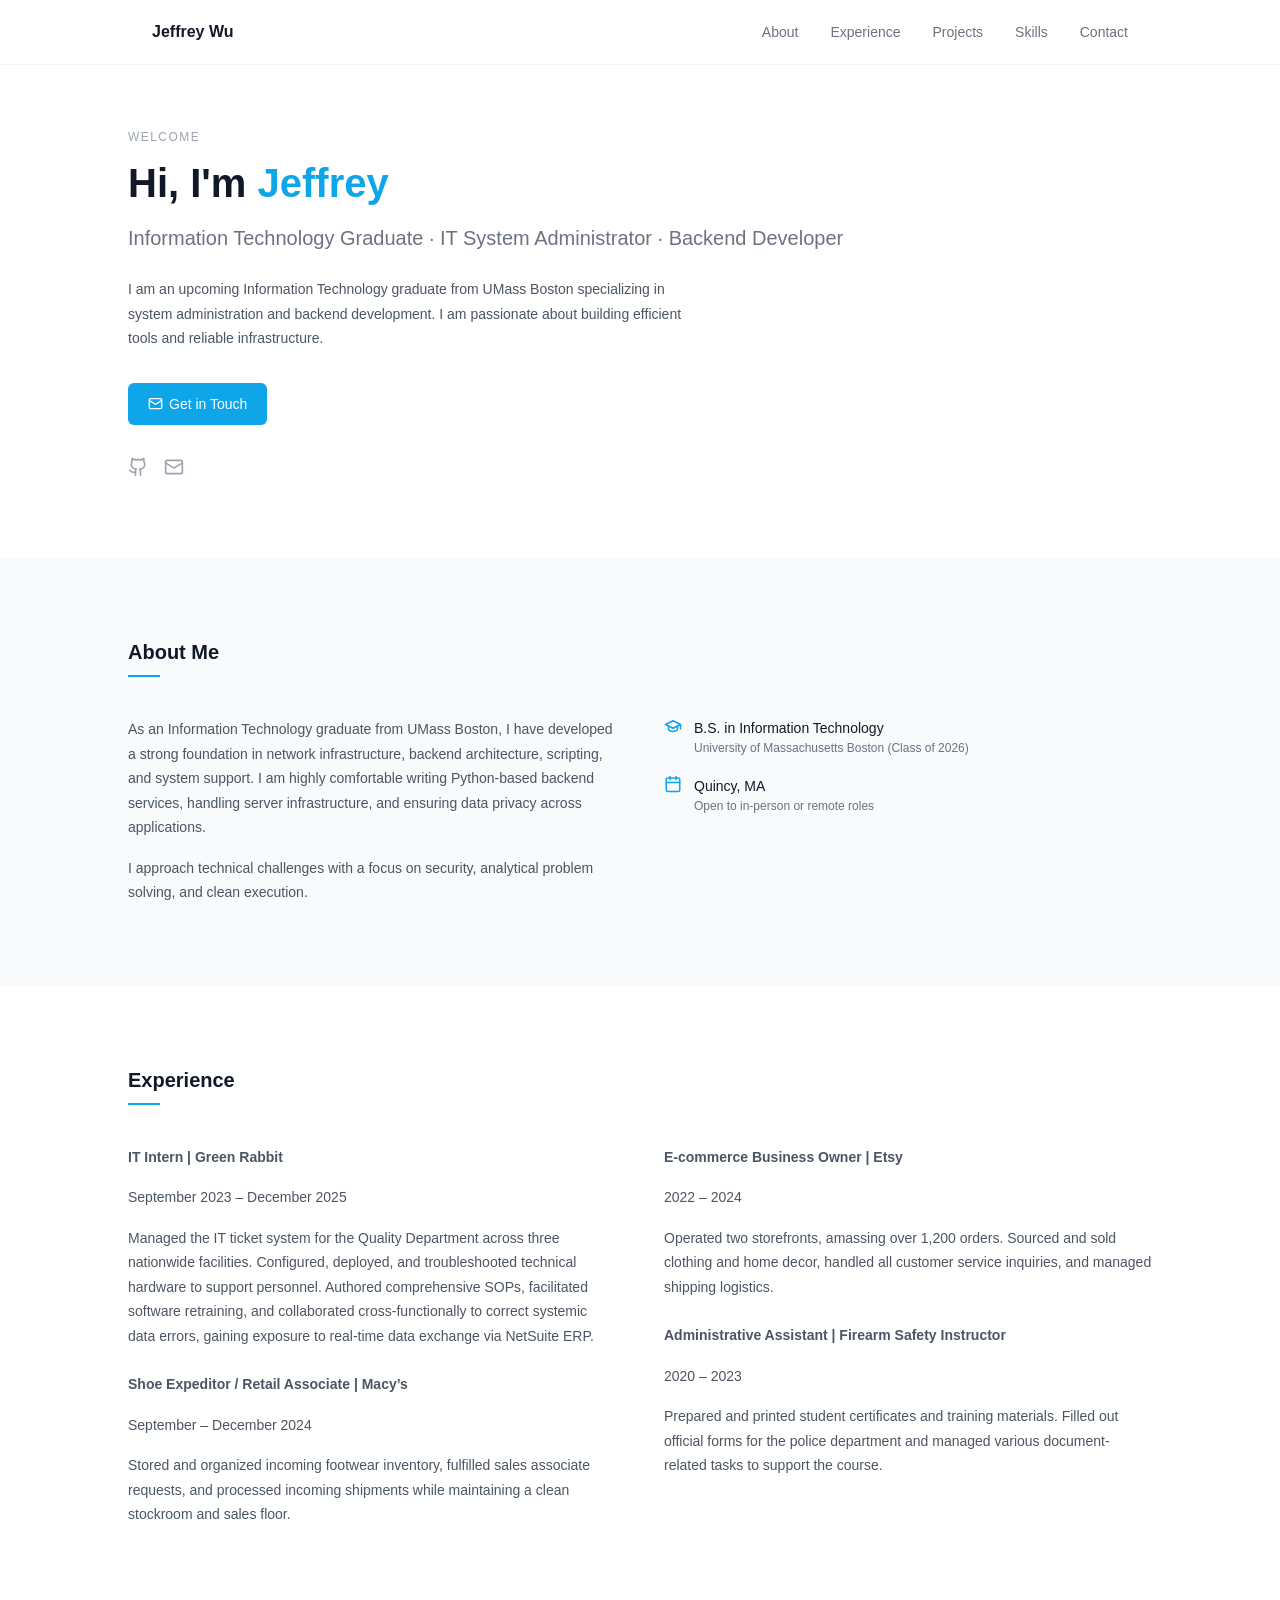
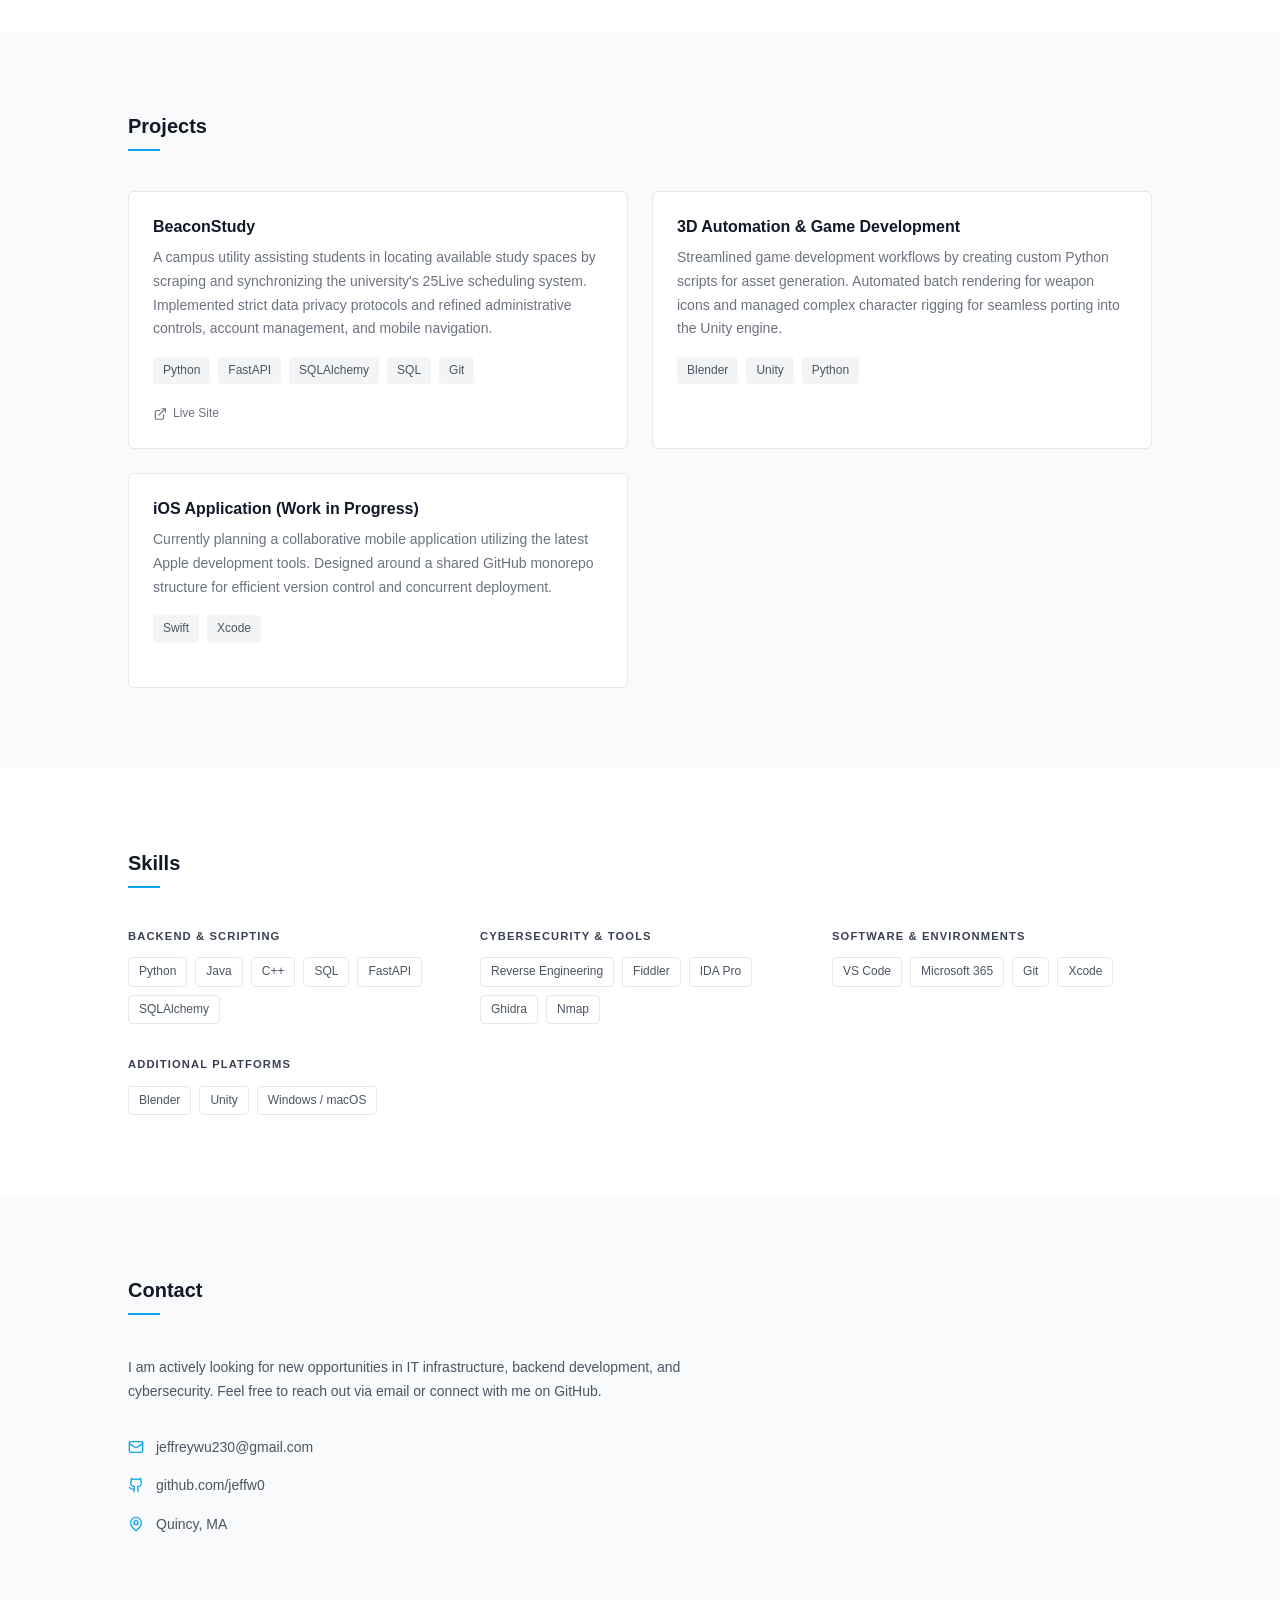
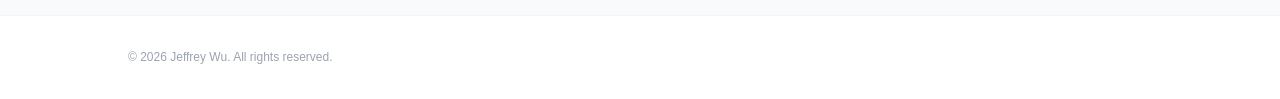
==== index.html @ bf167cb3 "added favicons" ====
<!DOCTYPE html>
<html lang="en">
<head>
  <meta charset="UTF-8" />
  <meta name="viewport" content="width=device-width, initial-scale=1.0" />
  <title>Jeffrey Wu - Portfolio</title>
  <link rel="stylesheet" href="common.css" />
  <link rel="icon" type="image/png" href="/favicon-96x96.png" sizes="96x96" />
  <link rel="icon" type="image/svg+xml" href="/favicon.svg" />
  <link rel="shortcut icon" href="/favicon.ico" />
  <link rel="apple-touch-icon" sizes="180x180" href="/apple-touch-icon.png" />
  <meta name="apple-mobile-web-app-title" content="Jeffrey's Site" />
  <link rel="manifest" href="/site.webmanifest" />
</head>
<body>

  <nav class="navbar">
    <div class="nav-inner">
      <button class="nav-brand" onclick="window.scrollTo({top:0,behavior:'smooth'})">Jeffrey Wu</button>
      <ul class="nav-links">
        <li><button onclick="scrollToSection('about')">About</button></li>
        <li><button onclick="scrollToSection('experience')">Experience</button></li>
        <li><button onclick="scrollToSection('projects')">Projects</button></li>
        <li><button onclick="scrollToSection('skills')">Skills</button></li>
        <li><button onclick="scrollToSection('contact')">Contact</button></li>
      </ul>
      <button class="nav-toggle" onclick="toggleMenu()" id="menuToggle" aria-label="Toggle menu">
        <svg id="icon-menu" xmlns="http://www.w3.org/2000/svg" width="20" height="20" fill="none" stroke="currentColor" stroke-width="2" stroke-linecap="round" stroke-linejoin="round" viewBox="0 0 24 24">
          <line x1="3" y1="6"  x2="21" y2="6"/>
          <line x1="3" y1="12" x2="21" y2="12"/>
          <line x1="3" y1="18" x2="21" y2="18"/>
        </svg>
        <svg id="icon-close" xmlns="http://www.w3.org/2000/svg" width="20" height="20" fill="none" stroke="currentColor" stroke-width="2" stroke-linecap="round" stroke-linejoin="round" viewBox="0 0 24 24" style="display:none">
          <line x1="18" y1="6" x2="6" y2="18"/>
          <line x1="6"  y1="6" x2="18" y2="18"/>
        </svg>
      </button>
    </div>
    <div class="mobile-menu" id="mobileMenu">
      <button onclick="scrollToSection('about'); toggleMenu()">About</button>
      <button onclick="scrollToSection('experience'); toggleMenu()">Experience</button>
      <button onclick="scrollToSection('projects'); toggleMenu()">Projects</button>
      <button onclick="scrollToSection('skills'); toggleMenu()">Skills</button>
      <button onclick="scrollToSection('contact'); toggleMenu()">Contact</button>
    </div>
  </nav>

  <section id="hero">
    <div class="section-inner">
      <p class="hero-label">Welcome</p>
      <h1 class="hero-name">Hi, I'm <span class="accent">Jeffrey</span></h1>
      <p class="hero-subtitle">Information Technology Graduate &middot; IT System Administrator &middot; Backend Developer</p>
      <p class="hero-bio">
        I am an upcoming Information Technology graduate from UMass Boston specializing in system administration and backend development. I am passionate about building efficient tools and reliable infrastructure.
      </p>
      <div class="hero-buttons">
        <a href="#contact" class="btn-primary" onclick="scrollToSection('contact', event)">
          <svg xmlns="http://www.w3.org/2000/svg" width="15" height="15" fill="none" stroke="currentColor" stroke-width="2" stroke-linecap="round" stroke-linejoin="round" viewBox="0 0 24 24"><rect x="2" y="4" width="20" height="16" rx="2"/><path d="m22 7-8.97 5.7a1.94 1.94 0 0 1-2.06 0L2 7"/></svg>
          Get in Touch
        </a>
      </div>
      <div class="hero-socials">
        <a href="https://github.com/jeffw0" target="_blank" rel="noreferrer" aria-label="GitHub">
          <svg xmlns="http://www.w3.org/2000/svg" width="20" height="20" fill="none" stroke="currentColor" stroke-width="2" stroke-linecap="round" stroke-linejoin="round" viewBox="0 0 24 24"><path d="M15 22v-4a4.8 4.8 0 0 0-1-3.5c3 0 6-2 6-5.5.08-1.25-.27-2.48-1-3.5.28-1.15.28-2.35 0-3.5 0 0-1 0-3 1.5-2.64-.5-5.36-.5-8 0C6 2 5 2 5 2c-.3 1.15-.3 2.35 0 3.5A5.403 5.403 0 0 0 4 9c0 3.5 3 5.5 6 5.5-.39.49-.68 1.05-.85 1.65-.17.6-.22 1.23-.15 1.85v4"/><path d="M9 18c-4.51 2-5-2-7-2"/></svg>
        </a>
        <a href="mailto:jeffreywu230@gmail.com" aria-label="Email">
          <svg xmlns="http://www.w3.org/2000/svg" width="20" height="20" fill="none" stroke="currentColor" stroke-width="2" stroke-linecap="round" stroke-linejoin="round" viewBox="0 0 24 24"><rect x="2" y="4" width="20" height="16" rx="2"/><path d="m22 7-8.97 5.7a1.94 1.94 0 0 1-2.06 0L2 7"/></svg>
        </a>
      </div>
    </div>
  </section>

  <section id="about">
    <div class="section-inner">
      <h2>About Me</h2>
      <div class="section-bar"></div>
      <div class="about-grid">
        <div class="about-text">
          <p>As an Information Technology graduate from UMass Boston, I have developed a strong foundation in network infrastructure, backend architecture, scripting, and system support. I am highly comfortable writing Python-based backend services, handling server infrastructure, and ensuring data privacy across applications.</p>
          <p>I approach technical challenges with a focus on security, analytical problem solving, and clean execution.</p>
        </div>
        <div class="about-items">
          <div class="about-item">
            <svg xmlns="http://www.w3.org/2000/svg" width="18" height="18" fill="none" stroke="#0ea5e9" stroke-width="2" stroke-linecap="round" stroke-linejoin="round" viewBox="0 0 24 24"><path d="M22 10v6M2 10l10-5 10 5-10 5z"/><path d="M6 12v5c3 3 9 3 12 0v-5"/></svg>
            <div>
              <p class="about-item-title">B.S. in Information Technology</p>
              <p class="about-item-sub">University of Massachusetts Boston (Class of 2026)</p>
            </div>
          </div>
          <div class="about-item">
            <svg xmlns="http://www.w3.org/2000/svg" width="18" height="18" fill="none" stroke="#0ea5e9" stroke-width="2" stroke-linecap="round" stroke-linejoin="round" viewBox="0 0 24 24"><rect x="3" y="4" width="18" height="18" rx="2"/><line x1="16" y1="2" x2="16" y2="6"/><line x1="8" y1="2" x2="8" y2="6"/><line x1="3" y1="10" x2="21" y2="10"/></svg>
            <div>
              <p class="about-item-title">Quincy, MA</p>
              <p class="about-item-sub">Open to in-person or remote roles</p>
            </div>
          </div>
        </div>
      </div>
    </div>
  </section>

  <section id="experience">
    <div class="section-inner">
      <h2>Experience</h2>
      <div class="section-bar"></div>
      <div class="about-grid">
        <div class="about-text">
          <div class="exp-block">
            <p class="exp-role">IT Intern | Green Rabbit</p>
            <p class="exp-meta">September 2023 &ndash; December 2025</p>
            <p>Managed the IT ticket system for the Quality Department across three nationwide facilities. Configured, deployed, and troubleshooted technical hardware to support personnel. Authored comprehensive SOPs, facilitated software retraining, and collaborated cross-functionally to correct systemic data errors, gaining exposure to real-time data exchange via NetSuite ERP.</p>
          </div>
          <div class="exp-block">
            <p class="exp-role">Shoe Expeditor / Retail Associate | Macy’s</p>
            <p class="exp-meta">September &ndash; December 2024</p>
            <p>Stored and organized incoming footwear inventory, fulfilled sales associate requests, and processed incoming shipments while maintaining a clean stockroom and sales floor.</p>
          </div>
        </div>
        <div class="about-text">
          <div class="exp-block">
            <p class="exp-role">E-commerce Business Owner | Etsy</p>
            <p class="exp-meta">2022 &ndash; 2024</p>
            <p>Operated two storefronts, amassing over 1,200 orders. Sourced and sold clothing and home decor, handled all customer service inquiries, and managed shipping logistics.</p>
          </div>
          <div class="exp-block">
            <p class="exp-role">Administrative Assistant | Firearm Safety Instructor</p>
            <p class="exp-meta">2020 &ndash; 2023</p>
            <p>Prepared and printed student certificates and training materials. Filled out official forms for the police department and managed various document-related tasks to support the course.</p>
          </div>
        </div>
      </div>
    </div>
  </section>

  <section id="projects">
    <div class="section-inner">
      <h2>Projects</h2>
      <div class="section-bar"></div>
      <div class="projects-grid">

        <div class="project-card">
          <p class="project-title">BeaconStudy</p>
          <p class="project-desc">A campus utility assisting students in locating available study spaces by scraping and synchronizing the university's 25Live scheduling system. Implemented strict data privacy protocols and refined administrative controls, account management, and mobile navigation.</p>
          <div class="project-tags"><span class="tag">Python</span><span class="tag">FastAPI</span><span class="tag">SQLAlchemy</span><span class="tag">SQL</span><span class="tag">Git</span></div>
          <div class="project-links">
            <a href="https://beaconstudy.space" target="_blank" rel="noopener noreferrer" aria-label="Open BeaconStudy live site">
              <svg xmlns="http://www.w3.org/2000/svg" width="14" height="14" fill="none" stroke="currentColor" stroke-width="2" stroke-linecap="round" stroke-linejoin="round" viewBox="0 0 24 24">
                <path d="M18 13v6a2 2 0 0 1-2 2H6a2 2 0 0 1-2-2V8a2 2 0 0 1 2-2h6"/>
                <path d="M15 3h6v6"/>
                <path d="M10 14L21 3"/>
              </svg>
              Live Site
            </a>
          </div>
        </div>

        <div class="project-card">
          <p class="project-title">3D Automation & Game Development</p>
          <p class="project-desc">Streamlined game development workflows by creating custom Python scripts for asset generation. Automated batch rendering for weapon icons and managed complex character rigging for seamless porting into the Unity engine.</p>
          <div class="project-tags"><span class="tag">Blender</span><span class="tag">Unity</span><span class="tag">Python</span></div>
        </div>

        <div class="project-card">
          <p class="project-title">iOS Application (Work in Progress)</p>
          <p class="project-desc">Currently planning a collaborative mobile application utilizing the latest Apple development tools. Designed around a shared GitHub monorepo structure for efficient version control and concurrent deployment.</p>
          <div class="project-tags"><span class="tag">Swift</span><span class="tag">Xcode</span></div>
        </div>

      </div>
    </div>
  </section>

  <section id="skills">
    <div class="section-inner">
      <h2>Skills</h2>
      <div class="section-bar"></div>
      <div class="skills-grid">
        <div>
          <p class="skill-group-title">Backend & Scripting</p>
          <div class="skill-tags"><span class="skill-tag">Python</span><span class="skill-tag">Java</span><span class="skill-tag">C++</span><span class="skill-tag">SQL</span><span class="skill-tag">FastAPI</span><span class="skill-tag">SQLAlchemy</span></div>
        </div>
        <div>
          <p class="skill-group-title">Cybersecurity & Tools</p>
          <div class="skill-tags"><span class="skill-tag">Reverse Engineering</span><span class="skill-tag">Fiddler</span><span class="skill-tag">IDA Pro</span><span class="skill-tag">Ghidra</span><span class="skill-tag">Nmap</span></div>
        </div>
        <div>
          <p class="skill-group-title">Software & Environments</p>
          <div class="skill-tags"><span class="skill-tag">VS Code</span><span class="skill-tag">Microsoft 365</span><span class="skill-tag">Git</span><span class="skill-tag">Xcode</span></div>
        </div>
        <div>
          <p class="skill-group-title">Additional Platforms</p>
          <div class="skill-tags"><span class="skill-tag">Blender</span><span class="skill-tag">Unity</span><span class="skill-tag">Windows / macOS</span></div>
        </div>
      </div>
    </div>
  </section>

  <section id="contact">
    <div class="section-inner">
      <h2>Contact</h2>
      <div class="section-bar"></div>
      <p class="contact-desc">I am actively looking for new opportunities in IT infrastructure, backend development, and cybersecurity. Feel free to reach out via email or connect with me on GitHub.</p>
      <div class="contact-list">
        <a href="mailto:contact@jeffreywu230@gmail.com"><svg xmlns="http://www.w3.org/2000/svg" width="16" height="16" fill="none" stroke="#0ea5e9" stroke-width="2" stroke-linecap="round" stroke-linejoin="round" viewBox="0 0 24 24"><rect x="2" y="4" width="20" height="16" rx="2"/><path d="m22 7-8.97 5.7a1.94 1.94 0 0 1-2.06 0L2 7"/></svg> jeffreywu230@gmail.com</a>
        <a href="https://github.com/jeffw0" target="_blank" rel="noreferrer"><svg xmlns="http://www.w3.org/2000/svg" width="16" height="16" fill="none" stroke="#0ea5e9" stroke-width="2" stroke-linecap="round" stroke-linejoin="round" viewBox="0 0 24 24"><path d="M15 22v-4a4.8 4.8 0 0 0-1-3.5c3 0 6-2 6-5.5.08-1.25-.27-2.48-1-3.5.28-1.15.28-2.35 0-3.5 0 0-1 0-3 1.5-2.64-.5-5.36-.5-8 0C6 2 5 2 5 2c-.3 1.15-.3 2.35 0 3.5A5.403 5.403 0 0 0 4 9c0 3.5 3 5.5 6 5.5-.39.49-.68 1.05-.85 1.65-.17.6-.22 1.23-.15 1.85v4"/><path d="M9 18c-4.51 2-5-2-7-2"/></svg> github.com/jeffw0</a>
        <span><svg xmlns="http://www.w3.org/2000/svg" width="16" height="16" fill="none" stroke="#0ea5e9" stroke-width="2" stroke-linecap="round" stroke-linejoin="round" viewBox="0 0 24 24"><path d="M20 10c0 6-8 12-8 12s-8-6-8-12a8 8 0 0 1 16 0Z"/><circle cx="12" cy="10" r="3"/></svg> Quincy, MA</span>
      </div>
    </div>
  </section>

  <footer>
    <div class="footer-inner">
      <p>&copy; <span id="year"></span> Jeffrey Wu. All rights reserved.</p>
    </div>
  </footer>

  <script>
    document.getElementById('year').textContent = new Date().getFullYear();

    function scrollToSection(id, e) {
      if (e && e.preventDefault) e.preventDefault();
      var el = document.getElementById(id);
      if (!el) return;
      el.scrollIntoView({ behavior: 'smooth' });
    }

    function toggleMenu() {
      var menu  = document.getElementById('mobileMenu');
      var iconM = document.getElementById('icon-menu');
      var iconX = document.getElementById('icon-close');
      var open  = menu.classList.toggle('open');
      iconM.style.display = open ? 'none'  : 'block';
      iconX.style.display = open ? 'block' : 'none';
    }
  </script>
</body>
</html>
---- common.css ----
*, *::before, *::after { box-sizing: border-box; margin: 0; padding: 0; }

:root {
  --accent:       #0ea5e9;
  --accent-hover: #0284c7;
  --gray-900: #111827;
  --gray-700: #374151;
  --gray-600: #4b5563;
  --gray-500: #6b7280;
  --gray-400: #9ca3af;
  --gray-200: #e5e7eb;
  --gray-100: #f3f4f6;
  --gray-50:  #f9fafb;
  --white:    #ffffff;
  --max-w:    1024px;
  --radius:   6px;
}

html { scroll-behavior: smooth; font-size: 16px; }

body {
  font-family: Arial, sans-serif;
  background: var(--white);
  color: var(--gray-900);
  line-height: 1.6;
}

a { color: inherit; text-decoration: none; }
button { background: none; border: none; cursor: pointer; font-family: inherit; }
ul { list-style: none; }

/* Navbar */
.navbar { position: fixed; top: 0; left: 0; right: 0; z-index: 100; background: var(--white); border-bottom: 1px solid var(--gray-100); }
.nav-inner { max-width: var(--max-w); margin: 0 auto; padding: 0 24px; height: 64px; display: flex; align-items: center; justify-content: space-between; }
.nav-brand { font-size: 1rem; font-weight: 600; color: var(--gray-900); transition: color 0.2s; }
.nav-brand:hover { color: var(--gray-600); }
.nav-links { display: flex; gap: 32px; }
.nav-links button { font-size: 0.875rem; color: var(--gray-500); transition: color 0.2s; }
.nav-links button:hover { color: var(--gray-900); }
.nav-toggle { display: none; color: var(--gray-600); transition: color 0.2s; }
.nav-toggle:hover { color: var(--gray-900); }
.nav-toggle svg { display: block; }
.mobile-menu { display: none; flex-direction: column; gap: 16px; padding: 16px 24px; border-top: 1px solid var(--gray-100); background: var(--white); }
.mobile-menu.open { display: flex; }
.mobile-menu button { text-align: left; font-size: 0.875rem; color: var(--gray-600); transition: color 0.2s; }
.mobile-menu button:hover { color: var(--gray-900); }

/* Shared */
section { padding: 80px 24px; }
.section-inner { max-width: var(--max-w); margin: 0 auto; }
h2 { font-size: 1.25rem; font-weight: 600; color: var(--gray-900); margin-bottom: 8px; line-height: 1.5; }
.section-bar { width: 32px; height: 2px; background: var(--accent); margin-bottom: 40px; }

/* Hero */
#hero { padding-top: 128px; padding-bottom: 80px; padding-left: 24px; padding-right: 24px; }
.hero-label { font-size: 0.75rem; letter-spacing: 0.12em; text-transform: uppercase; color: var(--gray-400); margin-bottom: 12px; }
.hero-name { font-size: 2.5rem; font-weight: 700; line-height: 1.2; color: var(--gray-900); margin-bottom: 16px; }
.hero-name .accent { color: var(--accent); }
.hero-subtitle { font-size: 1.25rem; font-weight: 400; color: var(--gray-500); margin-bottom: 24px; line-height: 1.5; }
.hero-bio { font-size: 0.875rem; color: var(--gray-600); max-width: 560px; line-height: 1.75; margin-bottom: 32px; }
.hero-buttons { display: flex; flex-wrap: wrap; gap: 12px; margin-bottom: 32px; }
.btn-primary { display: inline-flex; align-items: center; gap: 6px; background: var(--accent); color: var(--white); padding: 10px 20px; border-radius: var(--radius); font-size: 0.875rem; font-weight: 500; transition: background 0.2s; }
.btn-primary:hover { background: var(--accent-hover); }
.btn-secondary { display: inline-flex; align-items: center; gap: 6px; color: var(--gray-700); padding: 10px 20px; border-radius: var(--radius); font-size: 0.875rem; font-weight: 500; border: 1px solid var(--gray-200); transition: border-color 0.2s; }
.btn-secondary:hover { border-color: var(--gray-400); }
.hero-socials { display: flex; gap: 16px; }
.hero-socials a { color: var(--gray-400); transition: color 0.2s; display: flex; align-items: center; }
.hero-socials a:hover { color: var(--gray-700); }

/* About & Experience */
#about { background: var(--gray-50); }
#experience { background: var(--white); }
.about-grid { display: grid; grid-template-columns: 1fr 1fr; gap: 48px; }
.about-text p { font-size: 0.875rem; color: var(--gray-600); line-height: 1.75; }
.about-text p + p { margin-top: 16px; }
.about-items { display: flex; flex-direction: column; gap: 16px; }
.about-item { display: flex; align-items: flex-start; gap: 12px; }
.about-item-title { font-size: 0.875rem; font-weight: 500; color: var(--gray-900); }
.about-item-sub { font-size: 0.75rem; color: var(--gray-500); }
.exp-block { margin-bottom: 24px; }
.exp-role { font-size: 1rem; font-weight: 600; color: var(--gray-900); }
.exp-meta { font-size: 0.75rem; color: var(--gray-500); margin-bottom: 8px; }

/* Projects */
#projects { background: var(--gray-50); }
.projects-grid { display: grid; grid-template-columns: 1fr 1fr; gap: 24px; }
.project-card { background: var(--white); border: 1px solid var(--gray-200); border-radius: var(--radius); padding: 24px; transition: border-color 0.2s, box-shadow 0.2s; }
.project-card:hover { border-color: #d1d5db; box-shadow: 0 1px 6px rgba(0,0,0,0.06); }
.project-title { font-size: 1rem; font-weight: 600; color: var(--gray-900); margin-bottom: 8px; line-height: 1.4; }
.project-desc { font-size: 0.875rem; color: var(--gray-500); line-height: 1.7; margin-bottom: 16px; }
.project-tags { display: flex; flex-wrap: wrap; gap: 8px; margin-bottom: 20px; }
.tag { background: var(--gray-100); color: var(--gray-600); font-size: 0.75rem; padding: 4px 10px; border-radius: 4px; }
.project-links { display: flex; gap: 12px; }
.project-links a { display: inline-flex; align-items: center; gap: 6px; font-size: 0.75rem; color: var(--gray-500); transition: color 0.2s; }
.project-links a:hover { color: var(--gray-900); }

/* Skills */
#skills { background: var(--white); }
.skills-grid { display: grid; grid-template-columns: repeat(3, 1fr); gap: 32px; }
.skill-group-title { font-size: 0.7rem; font-weight: 600; letter-spacing: 0.1em; text-transform: uppercase; color: var(--gray-700); margin-bottom: 12px; }
.skill-tags { display: flex; flex-wrap: wrap; gap: 8px; }
.skill-tag { background: var(--white); border: 1px solid var(--gray-200); color: var(--gray-600); font-size: 0.75rem; padding: 4px 10px; border-radius: 4px; }

/* Contact */
#contact { background: var(--gray-50); }
.contact-desc { font-size: 0.875rem; color: var(--gray-600); line-height: 1.75; max-width: 560px; margin-bottom: 32px; }
.contact-list { display: flex; flex-direction: column; gap: 16px; }
.contact-list a, .contact-list span { display: inline-flex; align-items: center; gap: 12px; font-size: 0.875rem; color: var(--gray-600); transition: color 0.2s; }
.contact-list a:hover { color: var(--gray-900); }

/* Footer */
footer { border-top: 1px solid var(--gray-100); padding: 32px 24px; background: var(--white); }
.footer-inner { max-width: var(--max-w); margin: 0 auto; display: flex; align-items: center; justify-content: space-between; gap: 8px; }
.footer-inner p { font-size: 0.75rem; color: var(--gray-400); }

/* Responsive */
@media (max-width: 768px) {
  .nav-links { display: none; }
  .nav-toggle { display: block; }
  .hero-name { font-size: 1.875rem; }
  .hero-subtitle { font-size: 1rem; }
  .about-grid { grid-template-columns: 1fr; gap: 32px; }
  .projects-grid { grid-template-columns: 1fr; }
  .skills-grid { grid-template-columns: 1fr 1fr; }
  .footer-inner { flex-direction: column; text-align: center; }
}

@media (max-width: 480px) {
  .skills-grid { grid-template-columns: 1fr; }
}
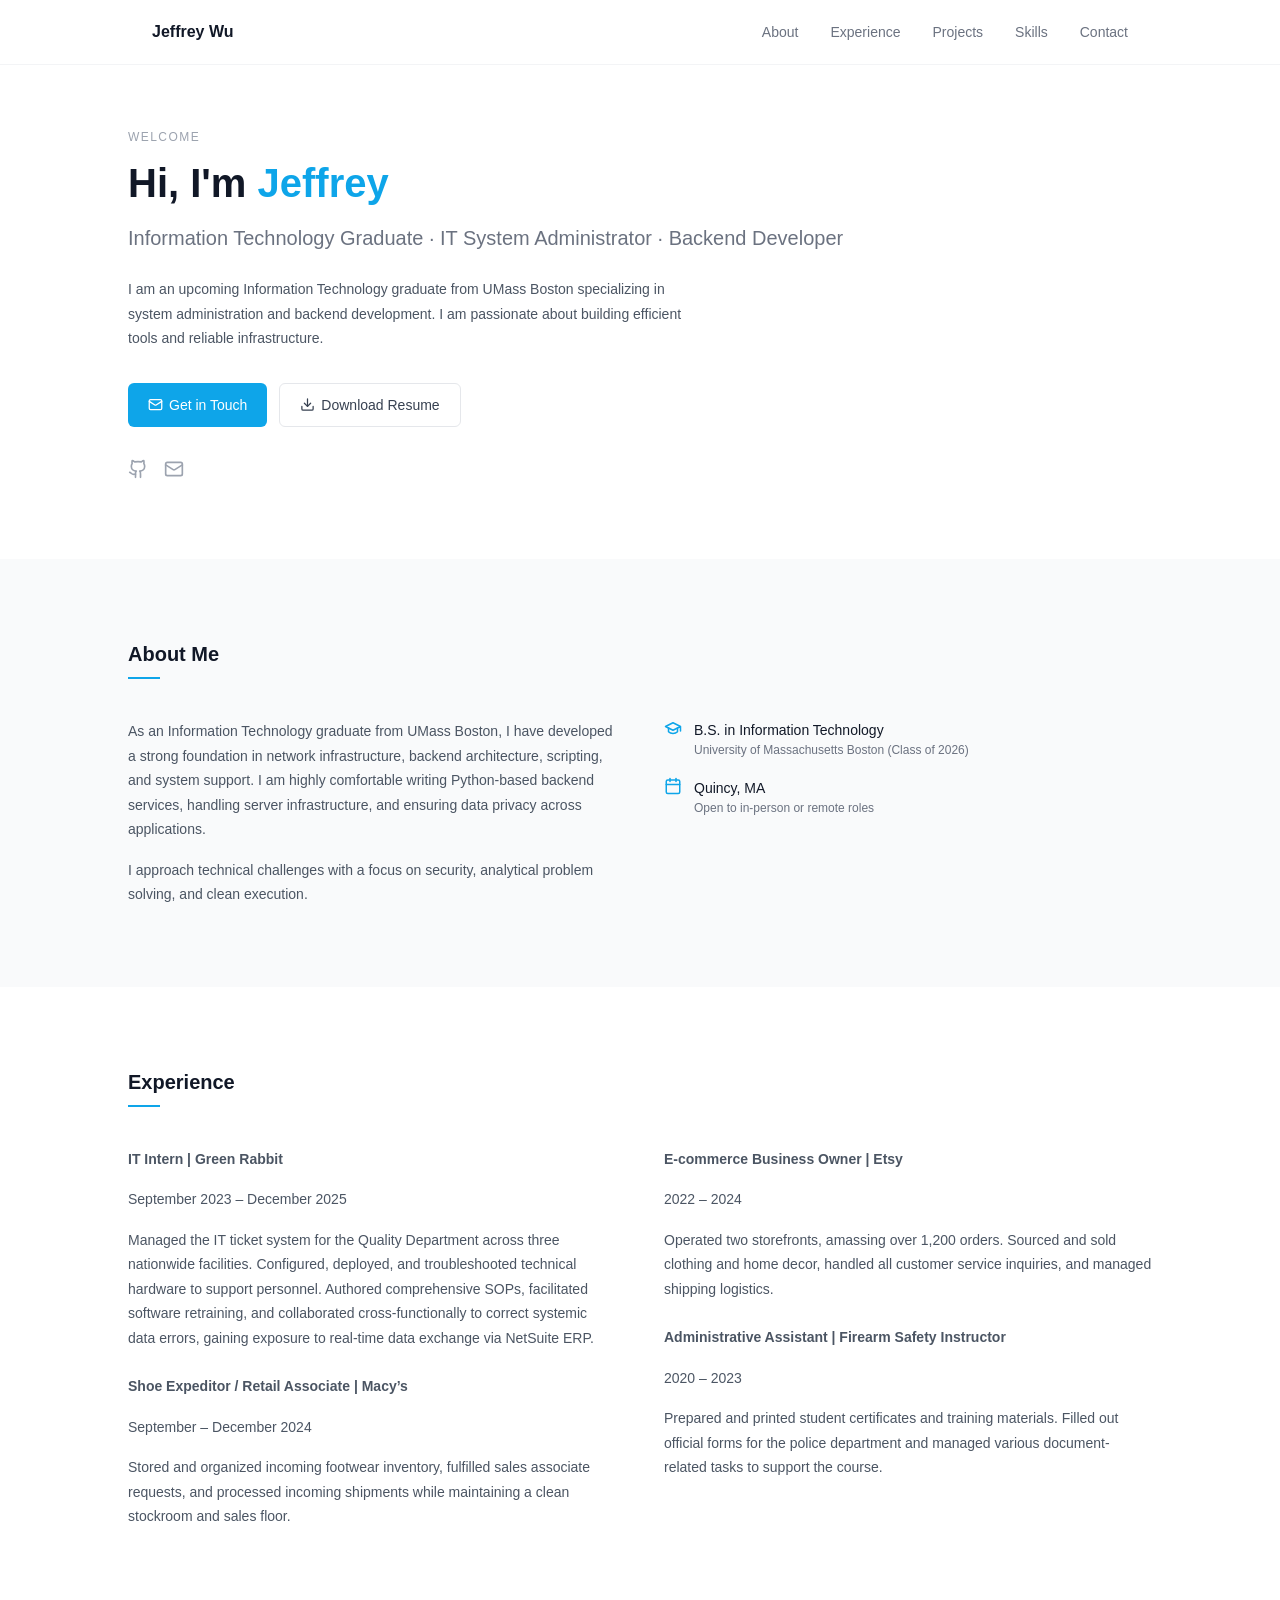
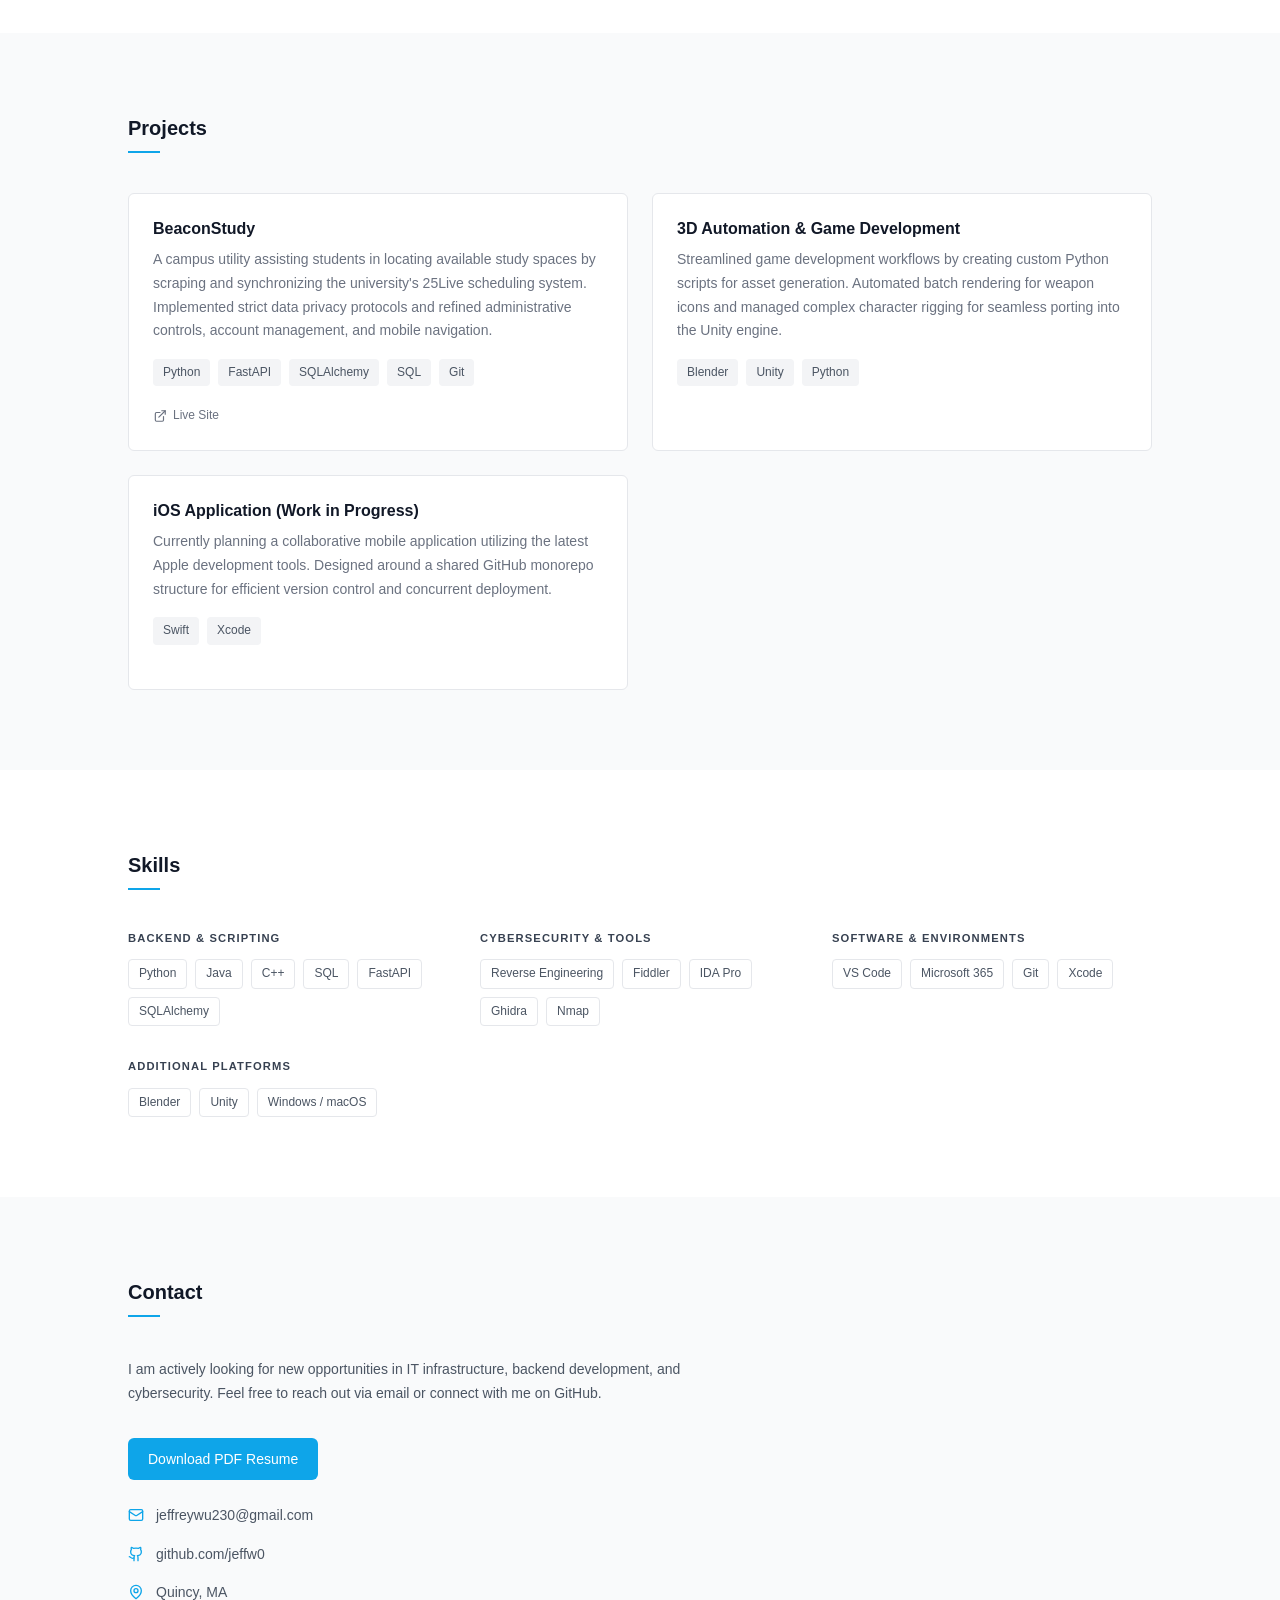
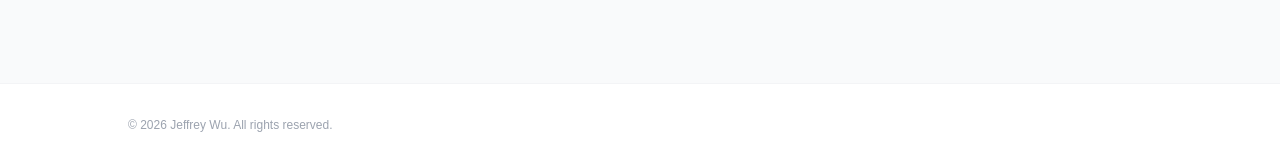
==== commit d8e61ce1: "add resume to site and download links" ====
--- a/index.html
+++ b/index.html
@@ -58,6 +58,10 @@
           <svg xmlns="http://www.w3.org/2000/svg" width="15" height="15" fill="none" stroke="currentColor" stroke-width="2" stroke-linecap="round" stroke-linejoin="round" viewBox="0 0 24 24"><rect x="2" y="4" width="20" height="16" rx="2"/><path d="m22 7-8.97 5.7a1.94 1.94 0 0 1-2.06 0L2 7"/></svg>
           Get in Touch
         </a>
+        <a href="/assets/jeffreyresume.pdf" target="_blank" class="btn-secondary" download>
+          <svg xmlns="http://www.w3.org/2000/svg" width="15" height="15" fill="none" stroke="currentColor" stroke-width="2" stroke-linecap="round" stroke-linejoin="round" viewBox="0 0 24 24"><path d="M21 15v4a2 2 0 0 1-2 2H5a2 2 0 0 1-2-2v-4"/><polyline points="7 10 12 15 17 10"/><line x1="12" y1="15" x2="12" y2="3"/></svg>
+          Download Resume
+        </a>
       </div>
       <div class="hero-socials">
         <a href="https://github.com/jeffw0" target="_blank" rel="noreferrer" aria-label="GitHub">
@@ -200,6 +204,9 @@
       <h2>Contact</h2>
       <div class="section-bar"></div>
       <p class="contact-desc">I am actively looking for new opportunities in IT infrastructure, backend development, and cybersecurity. Feel free to reach out via email or connect with me on GitHub.</p>
+      <div style="margin-bottom: 24px;">
+        <a href="/assets/jeffreyresume.pdf" class="btn-primary" download>Download PDF Resume</a>
+      </div>
       <div class="contact-list">
         <a href="mailto:contact@jeffreywu230@gmail.com"><svg xmlns="http://www.w3.org/2000/svg" width="16" height="16" fill="none" stroke="#0ea5e9" stroke-width="2" stroke-linecap="round" stroke-linejoin="round" viewBox="0 0 24 24"><rect x="2" y="4" width="20" height="16" rx="2"/><path d="m22 7-8.97 5.7a1.94 1.94 0 0 1-2.06 0L2 7"/></svg> jeffreywu230@gmail.com</a>
         <a href="https://github.com/jeffw0" target="_blank" rel="noreferrer"><svg xmlns="http://www.w3.org/2000/svg" width="16" height="16" fill="none" stroke="#0ea5e9" stroke-width="2" stroke-linecap="round" stroke-linejoin="round" viewBox="0 0 24 24"><path d="M15 22v-4a4.8 4.8 0 0 0-1-3.5c3 0 6-2 6-5.5.08-1.25-.27-2.48-1-3.5.28-1.15.28-2.35 0-3.5 0 0-1 0-3 1.5-2.64-.5-5.36-.5-8 0C6 2 5 2 5 2c-.3 1.15-.3 2.35 0 3.5A5.403 5.403 0 0 0 4 9c0 3.5 3 5.5 6 5.5-.39.49-.68 1.05-.85 1.65-.17.6-.22 1.23-.15 1.85v4"/><path d="M9 18c-4.51 2-5-2-7-2"/></svg> github.com/jeffw0</a>
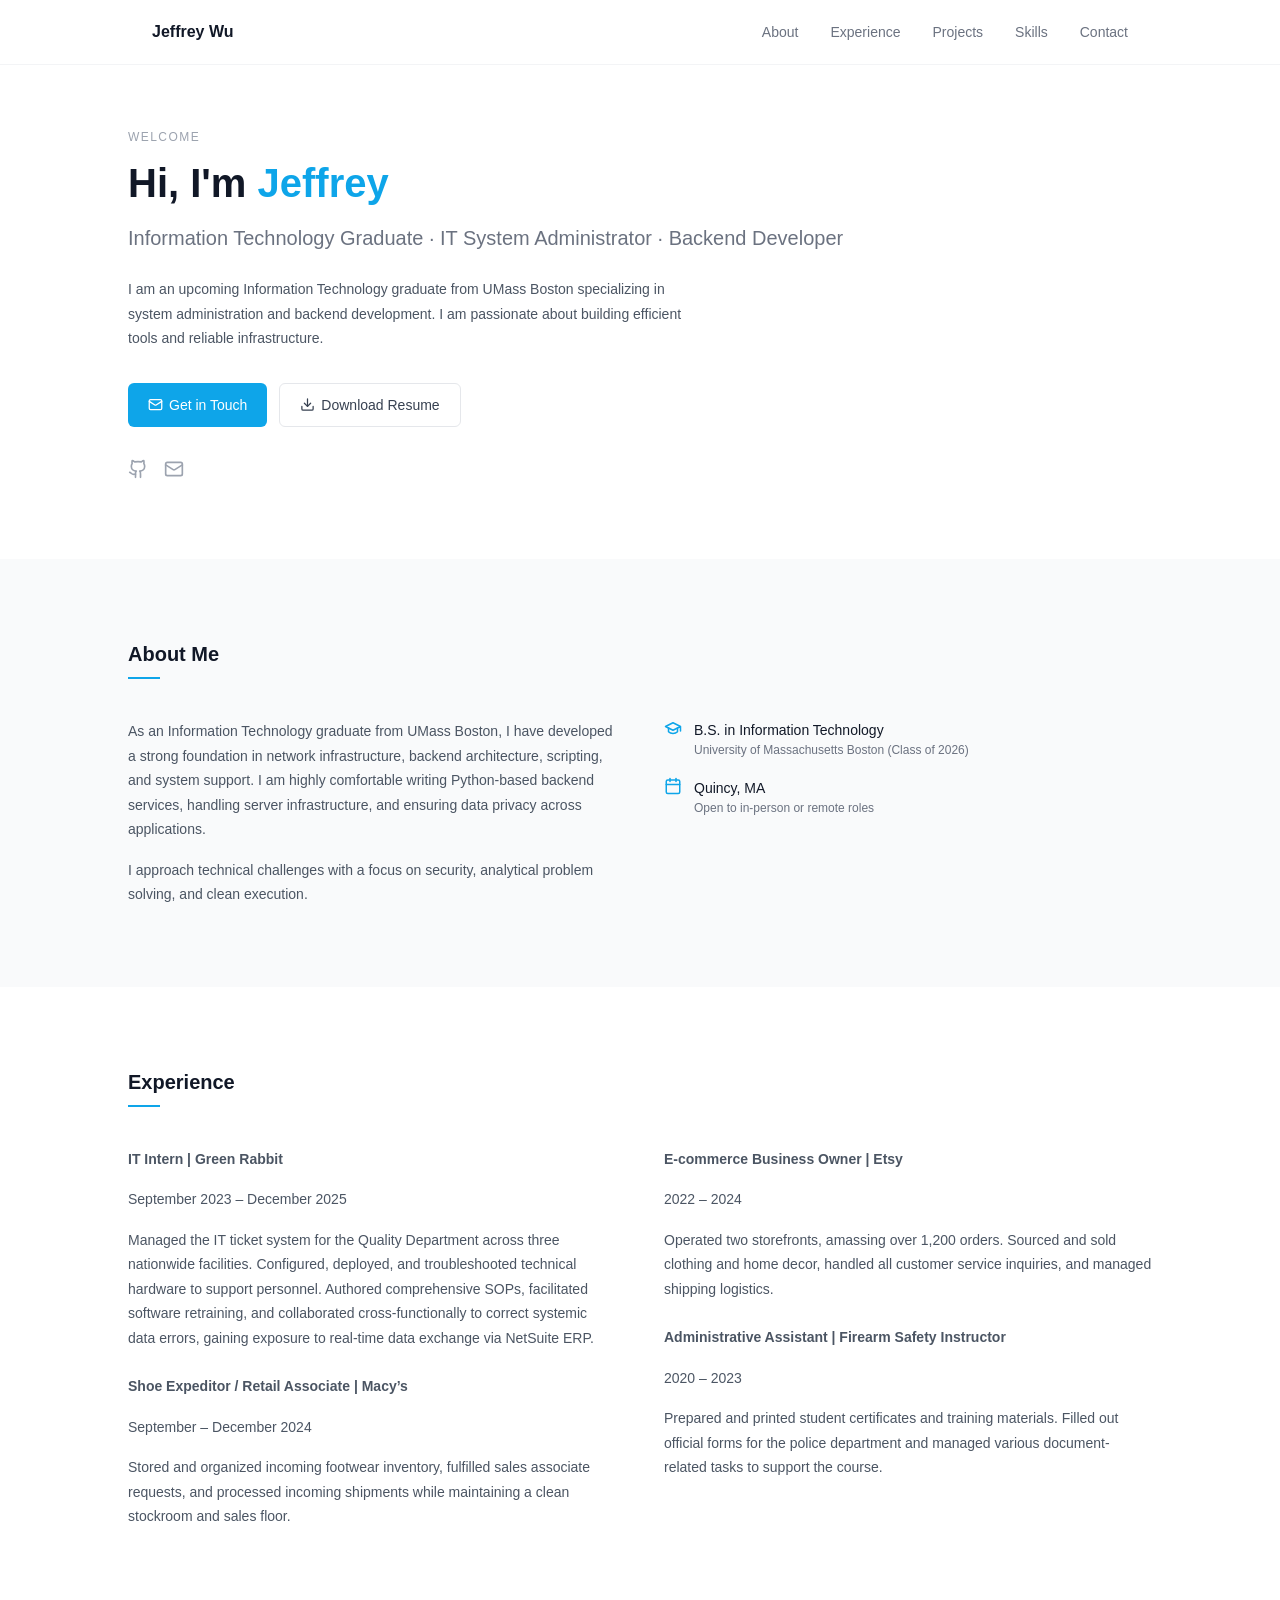
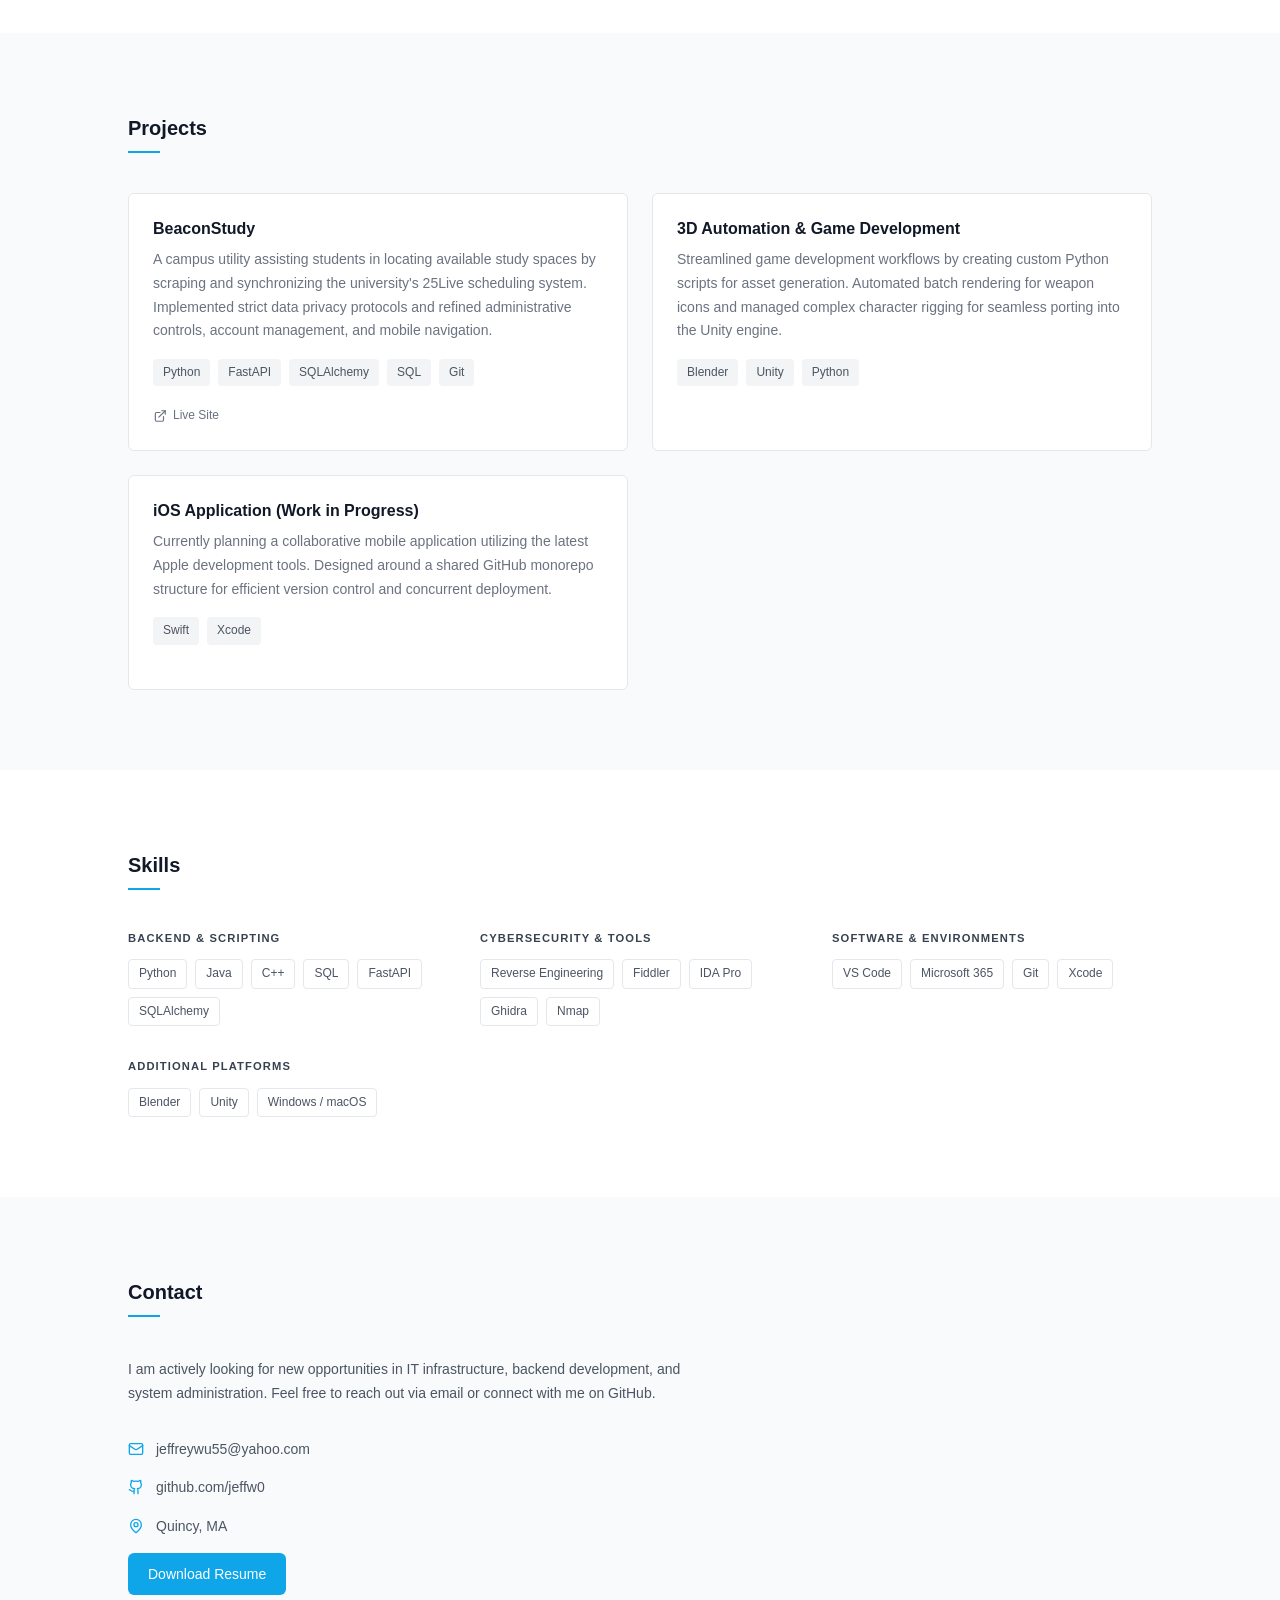
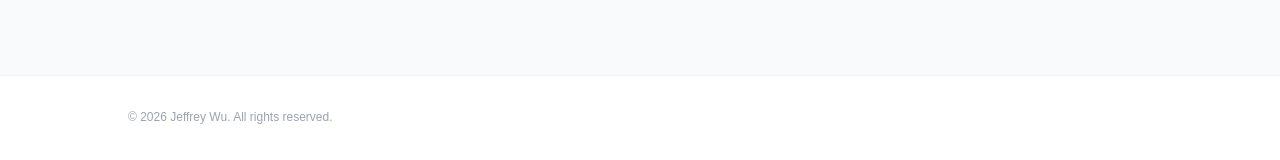
==== commit 8ccb3d5d: "changed email to primary and relocated download resume button at contacts" ====
--- a/index.html
+++ b/index.html
@@ -67,7 +67,7 @@
         <a href="https://github.com/jeffw0" target="_blank" rel="noreferrer" aria-label="GitHub">
           <svg xmlns="http://www.w3.org/2000/svg" width="20" height="20" fill="none" stroke="currentColor" stroke-width="2" stroke-linecap="round" stroke-linejoin="round" viewBox="0 0 24 24"><path d="M15 22v-4a4.8 4.8 0 0 0-1-3.5c3 0 6-2 6-5.5.08-1.25-.27-2.48-1-3.5.28-1.15.28-2.35 0-3.5 0 0-1 0-3 1.5-2.64-.5-5.36-.5-8 0C6 2 5 2 5 2c-.3 1.15-.3 2.35 0 3.5A5.403 5.403 0 0 0 4 9c0 3.5 3 5.5 6 5.5-.39.49-.68 1.05-.85 1.65-.17.6-.22 1.23-.15 1.85v4"/><path d="M9 18c-4.51 2-5-2-7-2"/></svg>
         </a>
-        <a href="mailto:jeffreywu230@gmail.com" aria-label="Email">
+        <a href="mailto:jeffreywu55@yahoo.com" aria-label="Email">
           <svg xmlns="http://www.w3.org/2000/svg" width="20" height="20" fill="none" stroke="currentColor" stroke-width="2" stroke-linecap="round" stroke-linejoin="round" viewBox="0 0 24 24"><rect x="2" y="4" width="20" height="16" rx="2"/><path d="m22 7-8.97 5.7a1.94 1.94 0 0 1-2.06 0L2 7"/></svg>
         </a>
       </div>
@@ -203,14 +203,14 @@
     <div class="section-inner">
       <h2>Contact</h2>
       <div class="section-bar"></div>
-      <p class="contact-desc">I am actively looking for new opportunities in IT infrastructure, backend development, and cybersecurity. Feel free to reach out via email or connect with me on GitHub.</p>
-      <div style="margin-bottom: 24px;">
-        <a href="/assets/jeffreyresume.pdf" class="btn-primary" download>Download PDF Resume</a>
-      </div>
+      <p class="contact-desc">I am actively looking for new opportunities in IT infrastructure, backend development, and system administration. Feel free to reach out via email or connect with me on GitHub.</p>
       <div class="contact-list">
-        <a href="mailto:contact@jeffreywu230@gmail.com"><svg xmlns="http://www.w3.org/2000/svg" width="16" height="16" fill="none" stroke="#0ea5e9" stroke-width="2" stroke-linecap="round" stroke-linejoin="round" viewBox="0 0 24 24"><rect x="2" y="4" width="20" height="16" rx="2"/><path d="m22 7-8.97 5.7a1.94 1.94 0 0 1-2.06 0L2 7"/></svg> jeffreywu230@gmail.com</a>
+        <a href="mailto:contact@jeffreywu55@yahoo.com"><svg xmlns="http://www.w3.org/2000/svg" width="16" height="16" fill="none" stroke="#0ea5e9" stroke-width="2" stroke-linecap="round" stroke-linejoin="round" viewBox="0 0 24 24"><rect x="2" y="4" width="20" height="16" rx="2"/><path d="m22 7-8.97 5.7a1.94 1.94 0 0 1-2.06 0L2 7"/></svg>jeffreywu55@yahoo.com</a>
         <a href="https://github.com/jeffw0" target="_blank" rel="noreferrer"><svg xmlns="http://www.w3.org/2000/svg" width="16" height="16" fill="none" stroke="#0ea5e9" stroke-width="2" stroke-linecap="round" stroke-linejoin="round" viewBox="0 0 24 24"><path d="M15 22v-4a4.8 4.8 0 0 0-1-3.5c3 0 6-2 6-5.5.08-1.25-.27-2.48-1-3.5.28-1.15.28-2.35 0-3.5 0 0-1 0-3 1.5-2.64-.5-5.36-.5-8 0C6 2 5 2 5 2c-.3 1.15-.3 2.35 0 3.5A5.403 5.403 0 0 0 4 9c0 3.5 3 5.5 6 5.5-.39.49-.68 1.05-.85 1.65-.17.6-.22 1.23-.15 1.85v4"/><path d="M9 18c-4.51 2-5-2-7-2"/></svg> github.com/jeffw0</a>
         <span><svg xmlns="http://www.w3.org/2000/svg" width="16" height="16" fill="none" stroke="#0ea5e9" stroke-width="2" stroke-linecap="round" stroke-linejoin="round" viewBox="0 0 24 24"><path d="M20 10c0 6-8 12-8 12s-8-6-8-12a8 8 0 0 1 16 0Z"/><circle cx="12" cy="10" r="3"/></svg> Quincy, MA</span>
+      </div>
+      <div style="margin-top: 16px;">
+        <a href="/assets/jeffreyresume.pdf" class="btn-primary" download>Download Resume</a>
       </div>
     </div>
   </section>
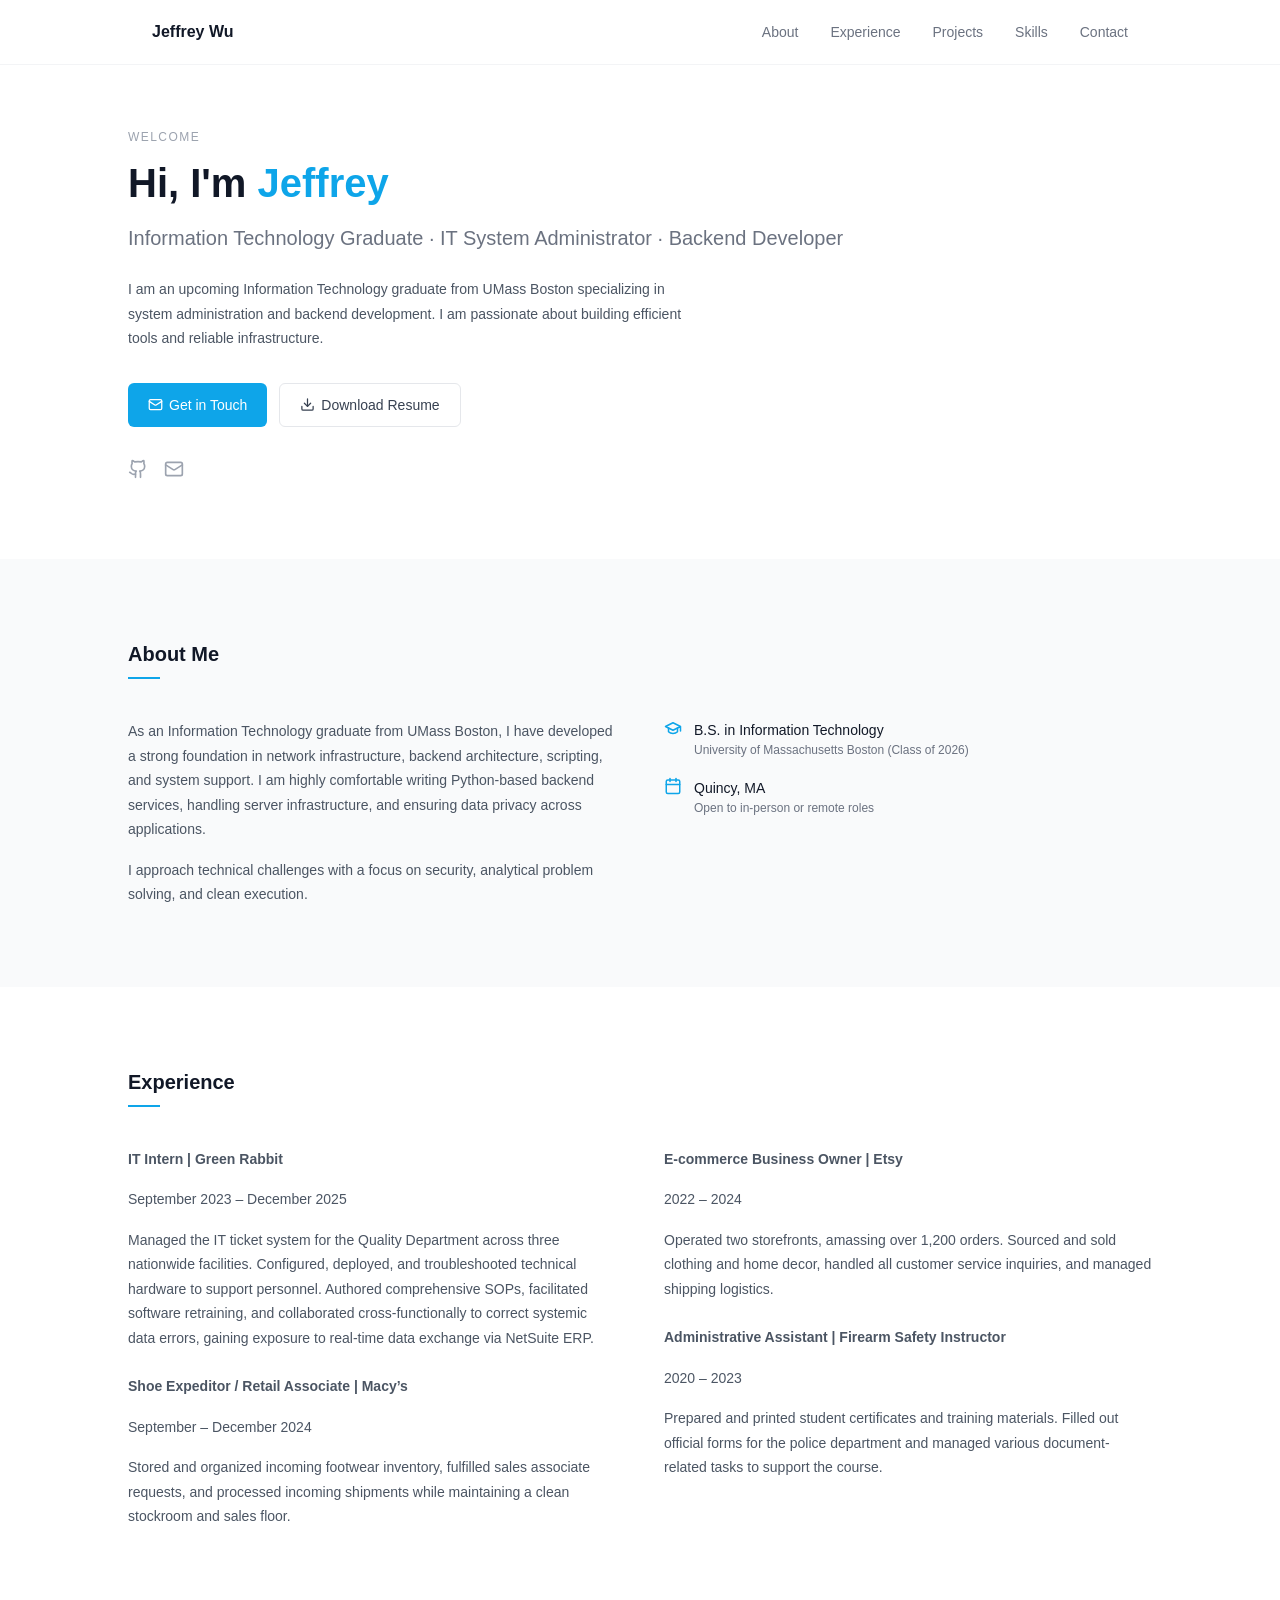
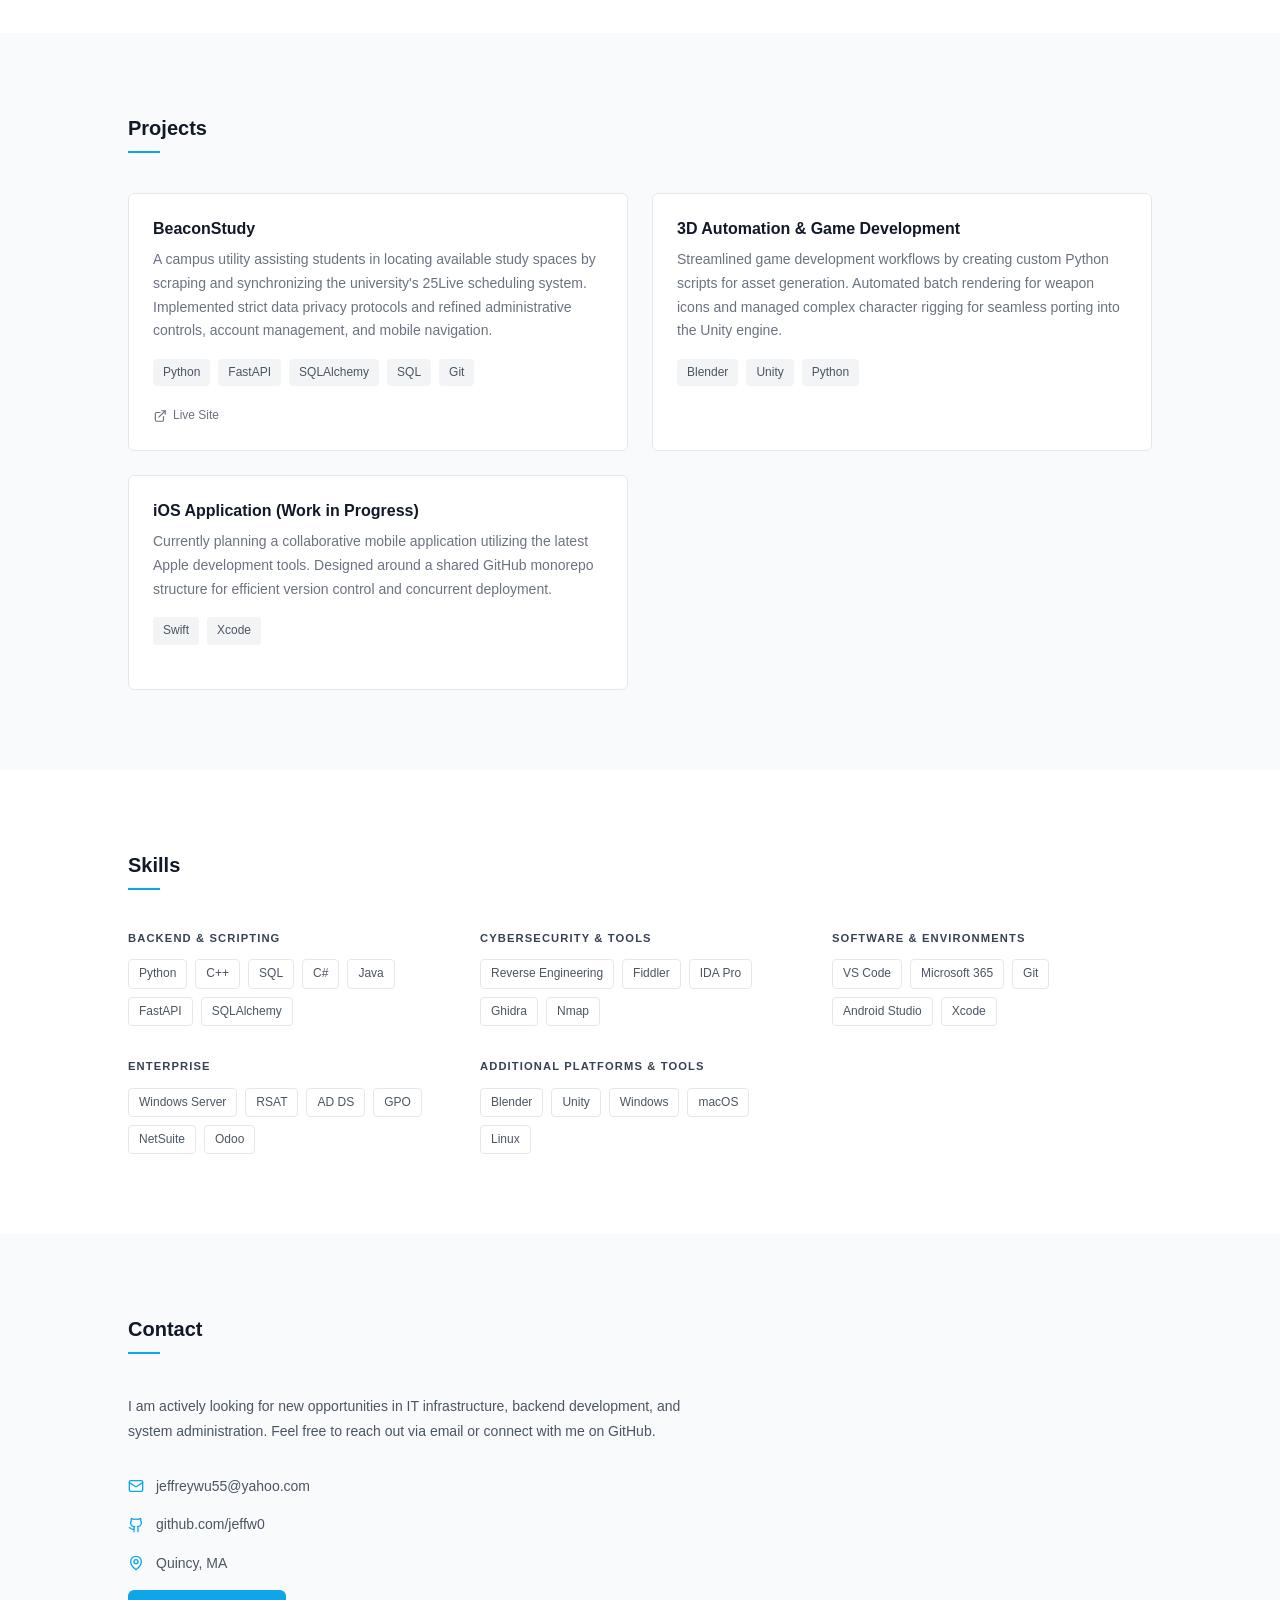
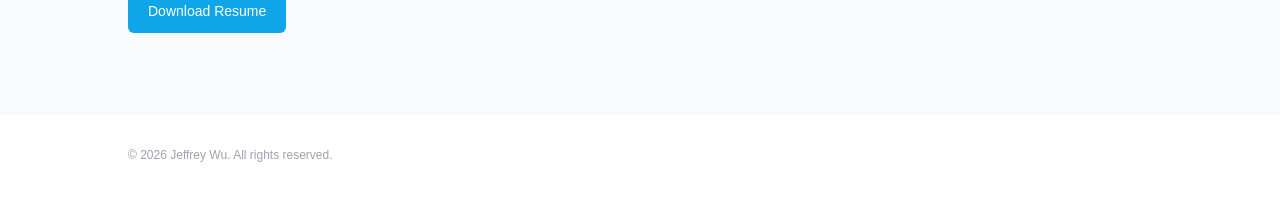
==== commit 657fbb38: "updated info and site layout, especially for mobile" ====
--- a/index.html
+++ b/index.html
@@ -181,7 +181,7 @@
       <div class="skills-grid">
         <div>
           <p class="skill-group-title">Backend & Scripting</p>
-          <div class="skill-tags"><span class="skill-tag">Python</span><span class="skill-tag">Java</span><span class="skill-tag">C++</span><span class="skill-tag">SQL</span><span class="skill-tag">FastAPI</span><span class="skill-tag">SQLAlchemy</span></div>
+          <div class="skill-tags"><span class="skill-tag">Python</span><span class="skill-tag">C++</span><span class="skill-tag">SQL</span><span class="skill-tag">C#</span><span class="skill-tag">Java</span><span class="skill-tag">FastAPI</span><span class="skill-tag">SQLAlchemy</span></div>
         </div>
         <div>
           <p class="skill-group-title">Cybersecurity & Tools</p>
@@ -189,11 +189,15 @@
         </div>
         <div>
           <p class="skill-group-title">Software & Environments</p>
-          <div class="skill-tags"><span class="skill-tag">VS Code</span><span class="skill-tag">Microsoft 365</span><span class="skill-tag">Git</span><span class="skill-tag">Xcode</span></div>
-        </div>
-        <div>
-          <p class="skill-group-title">Additional Platforms</p>
-          <div class="skill-tags"><span class="skill-tag">Blender</span><span class="skill-tag">Unity</span><span class="skill-tag">Windows / macOS</span></div>
+          <div class="skill-tags"><span class="skill-tag">VS Code</span><span class="skill-tag">Microsoft 365</span><span class="skill-tag">Git</span><span class="skill-tag">Android Studio</span><span class="skill-tag">Xcode</span></div>
+        </div>
+        <div>
+          <p class="skill-group-title">Enterprise</p>
+          <div class="skill-tags"><span class="skill-tag">Windows Server</span><span class="skill-tag">RSAT</span><span class="skill-tag">AD DS</span><span class="skill-tag">GPO</span><span class="skill-tag">NetSuite</span><span class="skill-tag">Odoo</span></div>
+        </div>
+        <div>
+          <p class="skill-group-title">Additional Platforms & Tools</p>
+          <div class="skill-tags"><span class="skill-tag">Blender</span><span class="skill-tag">Unity</span><span class="skill-tag">Windows</span><span class="skill-tag">macOS</span><span class="skill-tag">Linux</span></div>
         </div>
       </div>
     </div>
--- a/common.css
+++ b/common.css
@@ -17,6 +17,8 @@
 }
 
 html { scroll-behavior: smooth; font-size: 16px; }
+
+html, body { width: 100%; overflow-x: hidden; -webkit-text-size-adjust: 100%; }
 
 body {
   font-family: Arial, sans-serif;
@@ -40,7 +42,7 @@
 .nav-toggle { display: none; color: var(--gray-600); transition: color 0.2s; }
 .nav-toggle:hover { color: var(--gray-900); }
 .nav-toggle svg { display: block; }
-.mobile-menu { display: none; flex-direction: column; gap: 16px; padding: 16px 24px; border-top: 1px solid var(--gray-100); background: var(--white); }
+.mobile-menu { display: none; flex-direction: column; gap: 16px; padding: 16px 24px; border-top: 1px solid var(--gray-100); background: var(--white); box-sizing: border-box; }
 .mobile-menu.open { display: flex; }
 .mobile-menu button { text-align: left; font-size: 0.875rem; color: var(--gray-600); transition: color 0.2s; }
 .mobile-menu button:hover { color: var(--gray-900); }
@@ -117,6 +119,8 @@
 @media (max-width: 768px) {
   .nav-links { display: none; }
   .nav-toggle { display: block; }
+  .nav-toggle { padding: 8px; border-radius: 6px; }
+  .mobile-menu { position: absolute; top: 64px; left: 0; right: 0; z-index: 90; }
   .hero-name { font-size: 1.875rem; }
   .hero-subtitle { font-size: 1rem; }
   .about-grid { grid-template-columns: 1fr; gap: 32px; }
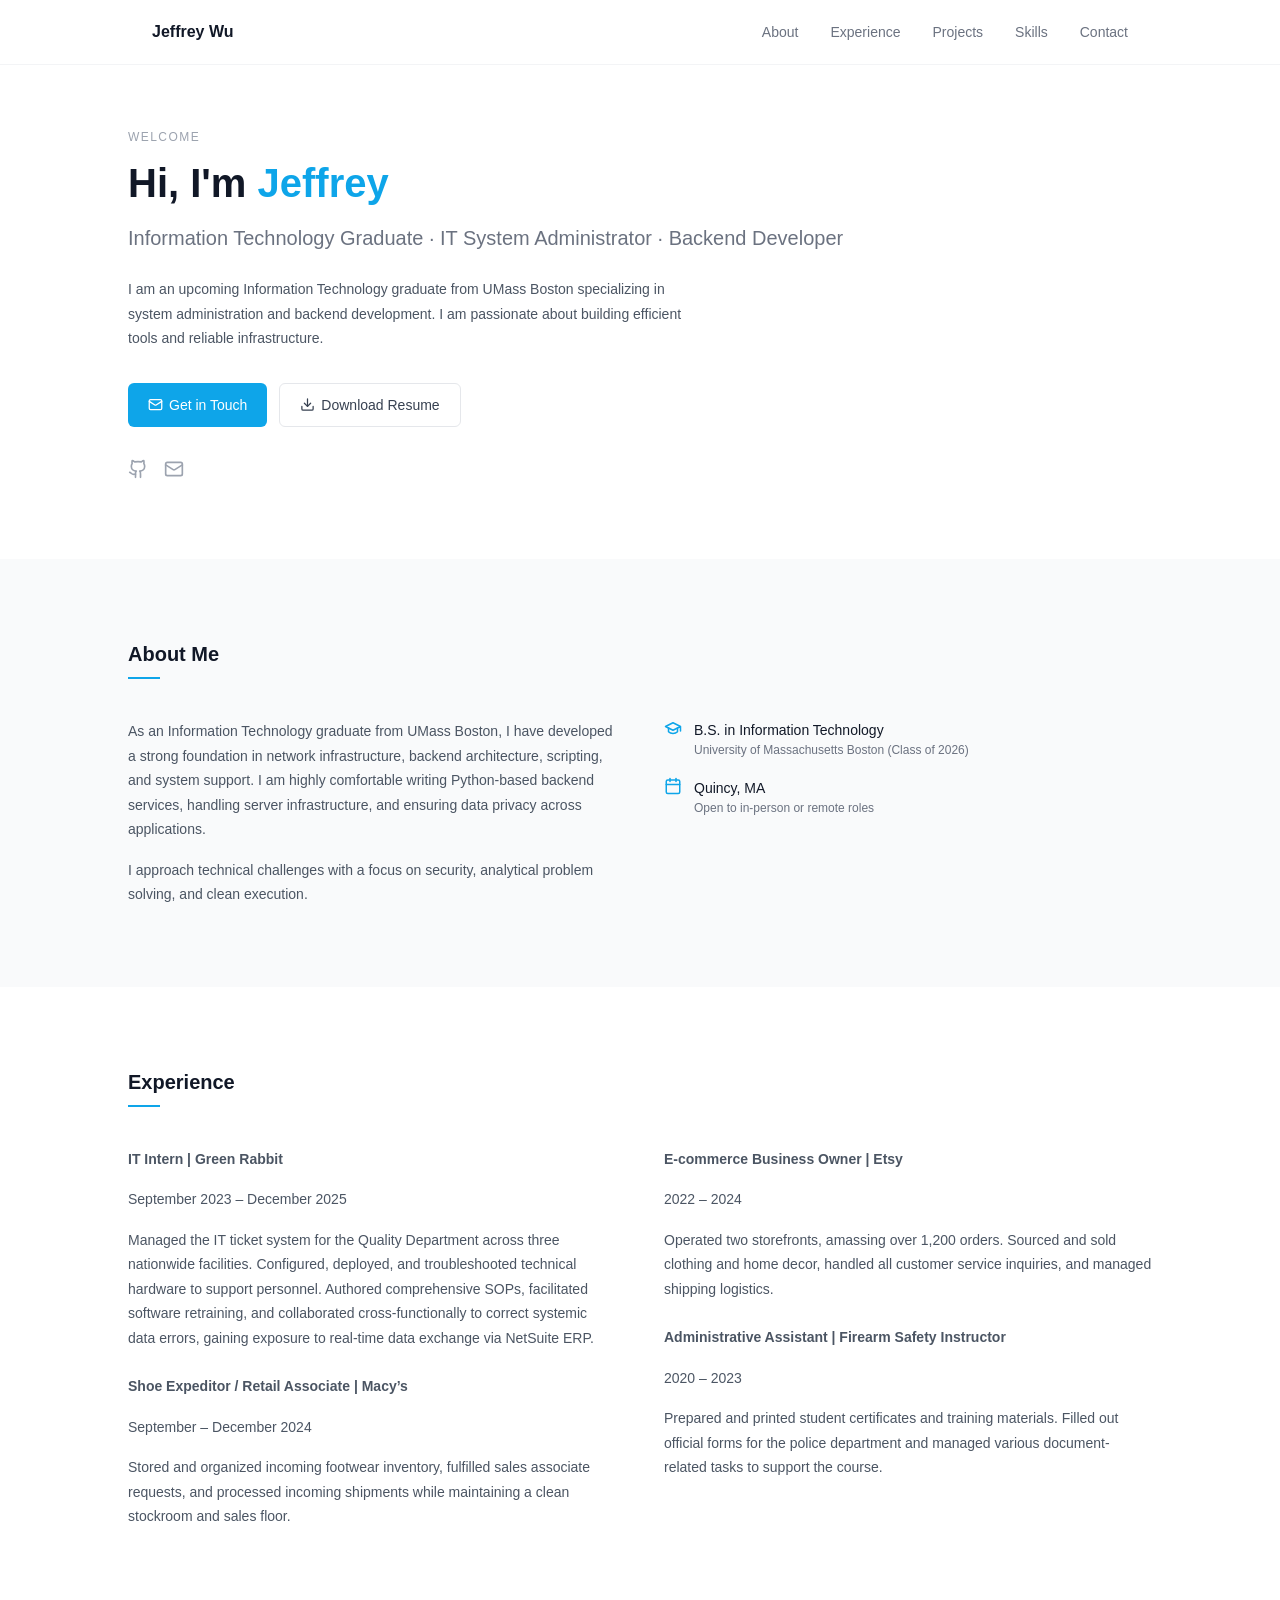
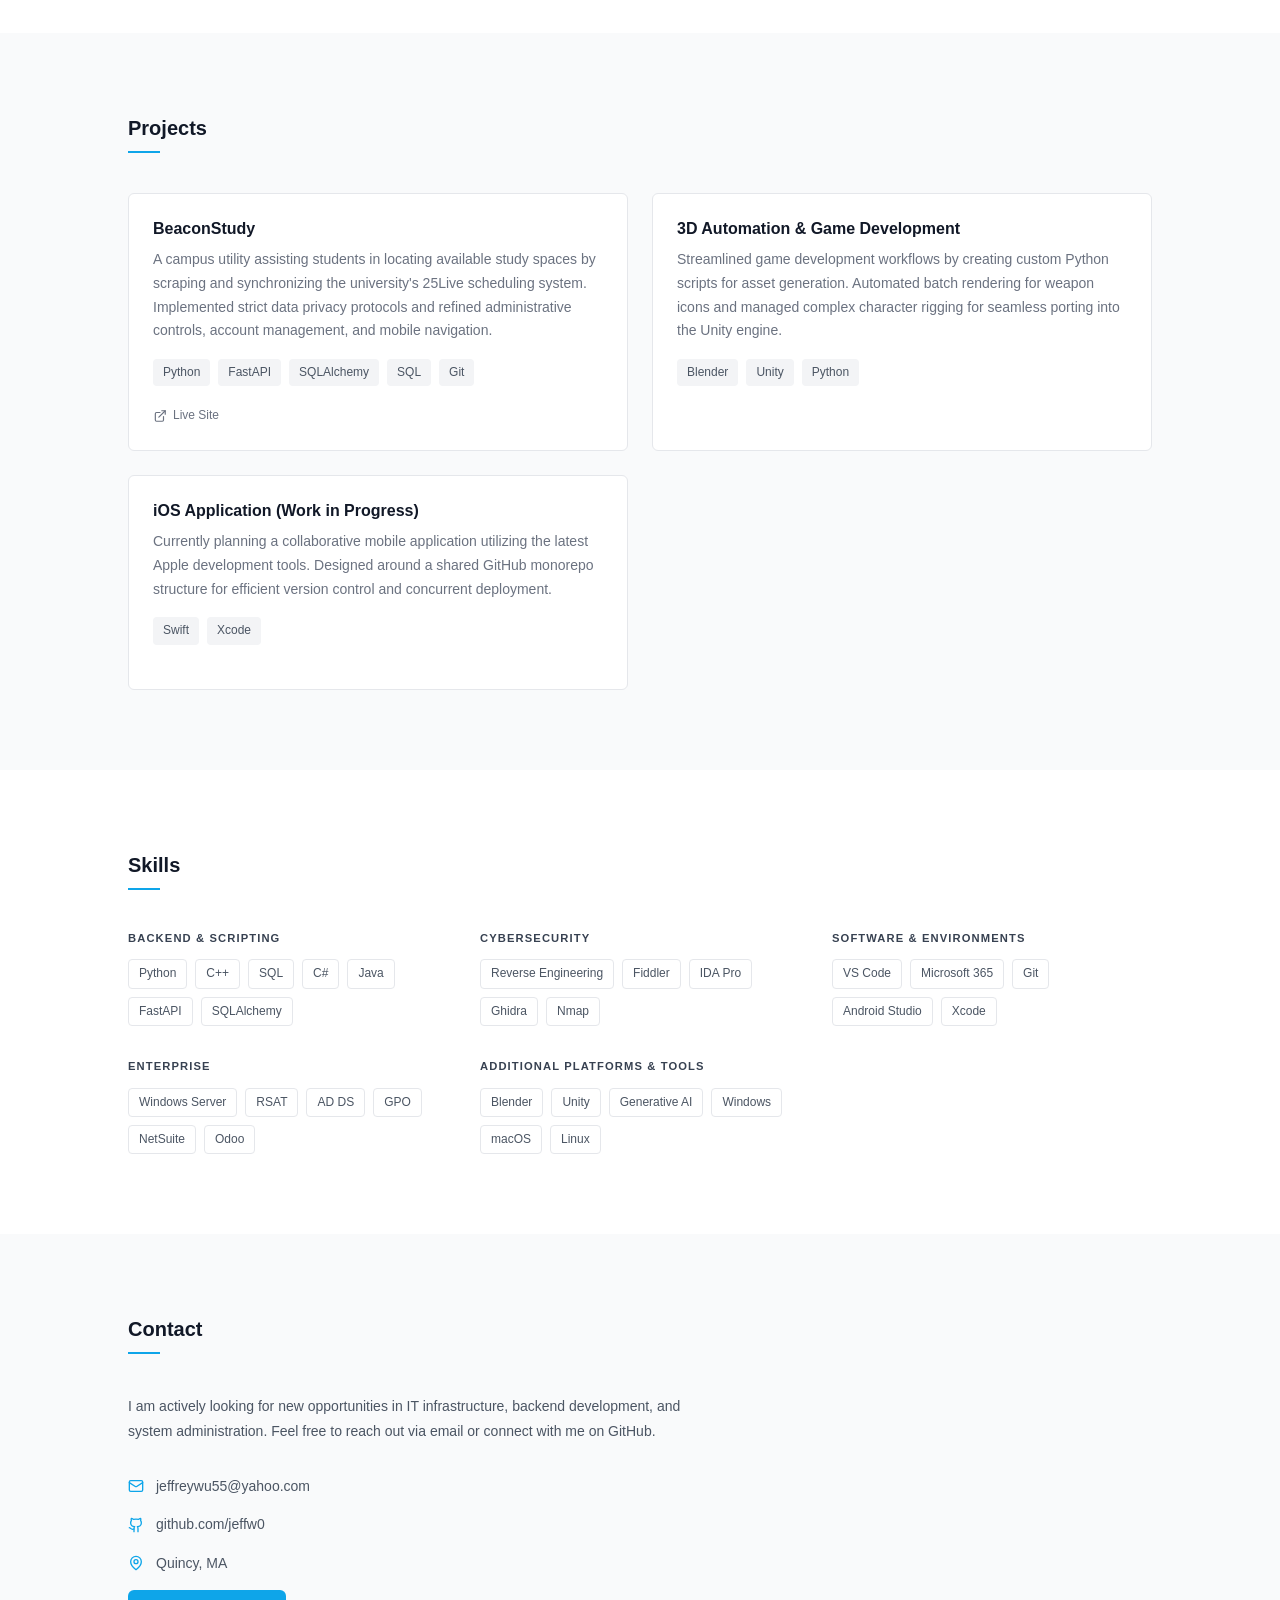
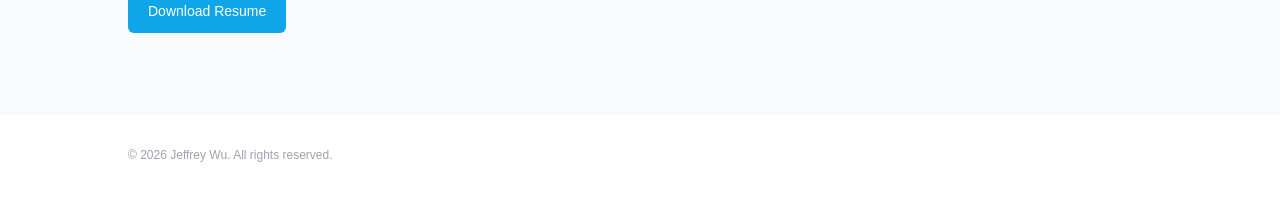
==== commit 2450da89: "updated skills" ====
--- a/index.html
+++ b/index.html
@@ -184,7 +184,7 @@
           <div class="skill-tags"><span class="skill-tag">Python</span><span class="skill-tag">C++</span><span class="skill-tag">SQL</span><span class="skill-tag">C#</span><span class="skill-tag">Java</span><span class="skill-tag">FastAPI</span><span class="skill-tag">SQLAlchemy</span></div>
         </div>
         <div>
-          <p class="skill-group-title">Cybersecurity & Tools</p>
+          <p class="skill-group-title">Cybersecurity</p>
           <div class="skill-tags"><span class="skill-tag">Reverse Engineering</span><span class="skill-tag">Fiddler</span><span class="skill-tag">IDA Pro</span><span class="skill-tag">Ghidra</span><span class="skill-tag">Nmap</span></div>
         </div>
         <div>
@@ -197,7 +197,7 @@
         </div>
         <div>
           <p class="skill-group-title">Additional Platforms & Tools</p>
-          <div class="skill-tags"><span class="skill-tag">Blender</span><span class="skill-tag">Unity</span><span class="skill-tag">Windows</span><span class="skill-tag">macOS</span><span class="skill-tag">Linux</span></div>
+          <div class="skill-tags"><span class="skill-tag">Blender</span><span class="skill-tag">Unity</span><span class="skill-tag">Generative AI</span><span class="skill-tag">Windows</span><span class="skill-tag">macOS</span><span class="skill-tag">Linux</span></div>
         </div>
       </div>
     </div>
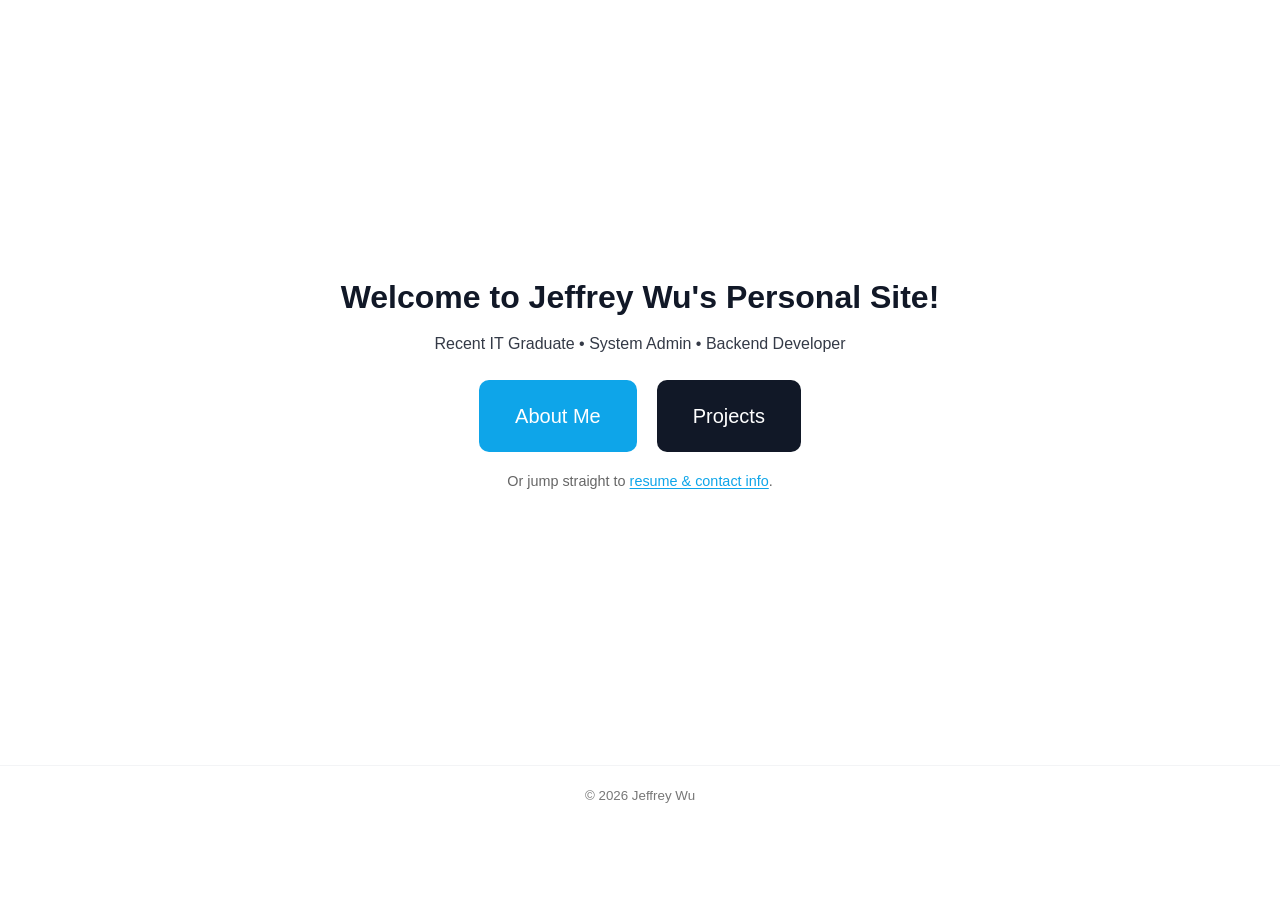
==== commit 3b29c38c: "added homepage and separated projects and about me" ====
--- a/index.html
+++ b/index.html
@@ -1,248 +1,40 @@
 <!DOCTYPE html>
 <html lang="en">
 <head>
-  <meta charset="UTF-8" />
-  <meta name="viewport" content="width=device-width, initial-scale=1.0" />
-  <title>Jeffrey Wu - Portfolio</title>
+  <meta charset="utf-8" />
+  <meta name="viewport" content="width=device-width, initial-scale=1" />
+  <title>Jeffrey Wu — Home</title>
   <link rel="stylesheet" href="common.css" />
   <link rel="icon" type="image/png" href="/favicon-96x96.png" sizes="96x96" />
   <link rel="icon" type="image/svg+xml" href="/favicon.svg" />
   <link rel="shortcut icon" href="/favicon.ico" />
-  <link rel="apple-touch-icon" sizes="180x180" href="/apple-touch-icon.png" />
-  <meta name="apple-mobile-web-app-title" content="Jeffrey's Site" />
   <link rel="manifest" href="/site.webmanifest" />
+  <style>
+    .home-hero {display:flex;align-items:center;justify-content:center;height:85vh;flex-direction:column;text-align:center;padding:24px}
+    .home-buttons {display:flex;gap:20px;margin-top:24px;flex-wrap:wrap}
+    .big-btn {padding:20px 36px;font-size:1.25rem;border-radius:10px;cursor:pointer;text-decoration:none}
+    .big-btn.primary {background:#0ea5e9;color:#fff}
+    .big-btn.secondary {background:#111827;color:#fff}
+    .inline-link { color: #0ea5e9; text-decoration: underline; text-underline-offset: 2px; font-weight:500 }
+  </style>
 </head>
 <body>
+  <main>
+    <section class="home-hero">
+      <h1 style="font-size:2rem;margin:0">Welcome to Jeffrey Wu's Personal Site!</h1>
+      <p style="margin-top:8px;opacity:0.85">Recent IT Graduate • System Admin • Backend Developer</p>
+      <div class="home-buttons">
+        <a class="big-btn primary" href="/info.html">About Me</a>
+        <a class="big-btn secondary" href="/projects.html">Projects</a>
+      </div>
+      <p style="margin-top:18px;font-size:0.9rem;color:#666">Or jump straight to <a href="/info.html#contact" class="inline-link">resume & contact info</a>.</p>
+    </section>
+  </main>
 
-  <nav class="navbar">
-    <div class="nav-inner">
-      <button class="nav-brand" onclick="window.scrollTo({top:0,behavior:'smooth'})">Jeffrey Wu</button>
-      <ul class="nav-links">
-        <li><button onclick="scrollToSection('about')">About</button></li>
-        <li><button onclick="scrollToSection('experience')">Experience</button></li>
-        <li><button onclick="scrollToSection('projects')">Projects</button></li>
-        <li><button onclick="scrollToSection('skills')">Skills</button></li>
-        <li><button onclick="scrollToSection('contact')">Contact</button></li>
-      </ul>
-      <button class="nav-toggle" onclick="toggleMenu()" id="menuToggle" aria-label="Toggle menu">
-        <svg id="icon-menu" xmlns="http://www.w3.org/2000/svg" width="20" height="20" fill="none" stroke="currentColor" stroke-width="2" stroke-linecap="round" stroke-linejoin="round" viewBox="0 0 24 24">
-          <line x1="3" y1="6"  x2="21" y2="6"/>
-          <line x1="3" y1="12" x2="21" y2="12"/>
-          <line x1="3" y1="18" x2="21" y2="18"/>
-        </svg>
-        <svg id="icon-close" xmlns="http://www.w3.org/2000/svg" width="20" height="20" fill="none" stroke="currentColor" stroke-width="2" stroke-linecap="round" stroke-linejoin="round" viewBox="0 0 24 24" style="display:none">
-          <line x1="18" y1="6" x2="6" y2="18"/>
-          <line x1="6"  y1="6" x2="18" y2="18"/>
-        </svg>
-      </button>
-    </div>
-    <div class="mobile-menu" id="mobileMenu">
-      <button onclick="scrollToSection('about'); toggleMenu()">About</button>
-      <button onclick="scrollToSection('experience'); toggleMenu()">Experience</button>
-      <button onclick="scrollToSection('projects'); toggleMenu()">Projects</button>
-      <button onclick="scrollToSection('skills'); toggleMenu()">Skills</button>
-      <button onclick="scrollToSection('contact'); toggleMenu()">Contact</button>
-    </div>
-  </nav>
-
-  <section id="hero">
-    <div class="section-inner">
-      <p class="hero-label">Welcome</p>
-      <h1 class="hero-name">Hi, I'm <span class="accent">Jeffrey</span></h1>
-      <p class="hero-subtitle">Information Technology Graduate &middot; IT System Administrator &middot; Backend Developer</p>
-      <p class="hero-bio">
-        I am an upcoming Information Technology graduate from UMass Boston specializing in system administration and backend development. I am passionate about building efficient tools and reliable infrastructure.
-      </p>
-      <div class="hero-buttons">
-        <a href="#contact" class="btn-primary" onclick="scrollToSection('contact', event)">
-          <svg xmlns="http://www.w3.org/2000/svg" width="15" height="15" fill="none" stroke="currentColor" stroke-width="2" stroke-linecap="round" stroke-linejoin="round" viewBox="0 0 24 24"><rect x="2" y="4" width="20" height="16" rx="2"/><path d="m22 7-8.97 5.7a1.94 1.94 0 0 1-2.06 0L2 7"/></svg>
-          Get in Touch
-        </a>
-        <a href="/assets/jeffreyresume.pdf" target="_blank" class="btn-secondary" download>
-          <svg xmlns="http://www.w3.org/2000/svg" width="15" height="15" fill="none" stroke="currentColor" stroke-width="2" stroke-linecap="round" stroke-linejoin="round" viewBox="0 0 24 24"><path d="M21 15v4a2 2 0 0 1-2 2H5a2 2 0 0 1-2-2v-4"/><polyline points="7 10 12 15 17 10"/><line x1="12" y1="15" x2="12" y2="3"/></svg>
-          Download Resume
-        </a>
-      </div>
-      <div class="hero-socials">
-        <a href="https://github.com/jeffw0" target="_blank" rel="noreferrer" aria-label="GitHub">
-          <svg xmlns="http://www.w3.org/2000/svg" width="20" height="20" fill="none" stroke="currentColor" stroke-width="2" stroke-linecap="round" stroke-linejoin="round" viewBox="0 0 24 24"><path d="M15 22v-4a4.8 4.8 0 0 0-1-3.5c3 0 6-2 6-5.5.08-1.25-.27-2.48-1-3.5.28-1.15.28-2.35 0-3.5 0 0-1 0-3 1.5-2.64-.5-5.36-.5-8 0C6 2 5 2 5 2c-.3 1.15-.3 2.35 0 3.5A5.403 5.403 0 0 0 4 9c0 3.5 3 5.5 6 5.5-.39.49-.68 1.05-.85 1.65-.17.6-.22 1.23-.15 1.85v4"/><path d="M9 18c-4.51 2-5-2-7-2"/></svg>
-        </a>
-        <a href="mailto:jeffreywu55@yahoo.com" aria-label="Email">
-          <svg xmlns="http://www.w3.org/2000/svg" width="20" height="20" fill="none" stroke="currentColor" stroke-width="2" stroke-linecap="round" stroke-linejoin="round" viewBox="0 0 24 24"><rect x="2" y="4" width="20" height="16" rx="2"/><path d="m22 7-8.97 5.7a1.94 1.94 0 0 1-2.06 0L2 7"/></svg>
-        </a>
-      </div>
-    </div>
-  </section>
-
-  <section id="about">
-    <div class="section-inner">
-      <h2>About Me</h2>
-      <div class="section-bar"></div>
-      <div class="about-grid">
-        <div class="about-text">
-          <p>As an Information Technology graduate from UMass Boston, I have developed a strong foundation in network infrastructure, backend architecture, scripting, and system support. I am highly comfortable writing Python-based backend services, handling server infrastructure, and ensuring data privacy across applications.</p>
-          <p>I approach technical challenges with a focus on security, analytical problem solving, and clean execution.</p>
-        </div>
-        <div class="about-items">
-          <div class="about-item">
-            <svg xmlns="http://www.w3.org/2000/svg" width="18" height="18" fill="none" stroke="#0ea5e9" stroke-width="2" stroke-linecap="round" stroke-linejoin="round" viewBox="0 0 24 24"><path d="M22 10v6M2 10l10-5 10 5-10 5z"/><path d="M6 12v5c3 3 9 3 12 0v-5"/></svg>
-            <div>
-              <p class="about-item-title">B.S. in Information Technology</p>
-              <p class="about-item-sub">University of Massachusetts Boston (Class of 2026)</p>
-            </div>
-          </div>
-          <div class="about-item">
-            <svg xmlns="http://www.w3.org/2000/svg" width="18" height="18" fill="none" stroke="#0ea5e9" stroke-width="2" stroke-linecap="round" stroke-linejoin="round" viewBox="0 0 24 24"><rect x="3" y="4" width="18" height="18" rx="2"/><line x1="16" y1="2" x2="16" y2="6"/><line x1="8" y1="2" x2="8" y2="6"/><line x1="3" y1="10" x2="21" y2="10"/></svg>
-            <div>
-              <p class="about-item-title">Quincy, MA</p>
-              <p class="about-item-sub">Open to in-person or remote roles</p>
-            </div>
-          </div>
-        </div>
-      </div>
-    </div>
-  </section>
-
-  <section id="experience">
-    <div class="section-inner">
-      <h2>Experience</h2>
-      <div class="section-bar"></div>
-      <div class="about-grid">
-        <div class="about-text">
-          <div class="exp-block">
-            <p class="exp-role">IT Intern | Green Rabbit</p>
-            <p class="exp-meta">September 2023 &ndash; December 2025</p>
-            <p>Managed the IT ticket system for the Quality Department across three nationwide facilities. Configured, deployed, and troubleshooted technical hardware to support personnel. Authored comprehensive SOPs, facilitated software retraining, and collaborated cross-functionally to correct systemic data errors, gaining exposure to real-time data exchange via NetSuite ERP.</p>
-          </div>
-          <div class="exp-block">
-            <p class="exp-role">Shoe Expeditor / Retail Associate | Macy’s</p>
-            <p class="exp-meta">September &ndash; December 2024</p>
-            <p>Stored and organized incoming footwear inventory, fulfilled sales associate requests, and processed incoming shipments while maintaining a clean stockroom and sales floor.</p>
-          </div>
-        </div>
-        <div class="about-text">
-          <div class="exp-block">
-            <p class="exp-role">E-commerce Business Owner | Etsy</p>
-            <p class="exp-meta">2022 &ndash; 2024</p>
-            <p>Operated two storefronts, amassing over 1,200 orders. Sourced and sold clothing and home decor, handled all customer service inquiries, and managed shipping logistics.</p>
-          </div>
-          <div class="exp-block">
-            <p class="exp-role">Administrative Assistant | Firearm Safety Instructor</p>
-            <p class="exp-meta">2020 &ndash; 2023</p>
-            <p>Prepared and printed student certificates and training materials. Filled out official forms for the police department and managed various document-related tasks to support the course.</p>
-          </div>
-        </div>
-      </div>
-    </div>
-  </section>
-
-  <section id="projects">
-    <div class="section-inner">
-      <h2>Projects</h2>
-      <div class="section-bar"></div>
-      <div class="projects-grid">
-
-        <div class="project-card">
-          <p class="project-title">BeaconStudy</p>
-          <p class="project-desc">A campus utility assisting students in locating available study spaces by scraping and synchronizing the university's 25Live scheduling system. Implemented strict data privacy protocols and refined administrative controls, account management, and mobile navigation.</p>
-          <div class="project-tags"><span class="tag">Python</span><span class="tag">FastAPI</span><span class="tag">SQLAlchemy</span><span class="tag">SQL</span><span class="tag">Git</span></div>
-          <div class="project-links">
-            <a href="https://beaconstudy.space" target="_blank" rel="noopener noreferrer" aria-label="Open BeaconStudy live site">
-              <svg xmlns="http://www.w3.org/2000/svg" width="14" height="14" fill="none" stroke="currentColor" stroke-width="2" stroke-linecap="round" stroke-linejoin="round" viewBox="0 0 24 24">
-                <path d="M18 13v6a2 2 0 0 1-2 2H6a2 2 0 0 1-2-2V8a2 2 0 0 1 2-2h6"/>
-                <path d="M15 3h6v6"/>
-                <path d="M10 14L21 3"/>
-              </svg>
-              Live Site
-            </a>
-          </div>
-        </div>
-
-        <div class="project-card">
-          <p class="project-title">3D Automation & Game Development</p>
-          <p class="project-desc">Streamlined game development workflows by creating custom Python scripts for asset generation. Automated batch rendering for weapon icons and managed complex character rigging for seamless porting into the Unity engine.</p>
-          <div class="project-tags"><span class="tag">Blender</span><span class="tag">Unity</span><span class="tag">Python</span></div>
-        </div>
-
-        <div class="project-card">
-          <p class="project-title">iOS Application (Work in Progress)</p>
-          <p class="project-desc">Currently planning a collaborative mobile application utilizing the latest Apple development tools. Designed around a shared GitHub monorepo structure for efficient version control and concurrent deployment.</p>
-          <div class="project-tags"><span class="tag">Swift</span><span class="tag">Xcode</span></div>
-        </div>
-
-      </div>
-    </div>
-  </section>
-
-  <section id="skills">
-    <div class="section-inner">
-      <h2>Skills</h2>
-      <div class="section-bar"></div>
-      <div class="skills-grid">
-        <div>
-          <p class="skill-group-title">Backend & Scripting</p>
-          <div class="skill-tags"><span class="skill-tag">Python</span><span class="skill-tag">C++</span><span class="skill-tag">SQL</span><span class="skill-tag">C#</span><span class="skill-tag">Java</span><span class="skill-tag">FastAPI</span><span class="skill-tag">SQLAlchemy</span></div>
-        </div>
-        <div>
-          <p class="skill-group-title">Cybersecurity</p>
-          <div class="skill-tags"><span class="skill-tag">Reverse Engineering</span><span class="skill-tag">Fiddler</span><span class="skill-tag">IDA Pro</span><span class="skill-tag">Ghidra</span><span class="skill-tag">Nmap</span></div>
-        </div>
-        <div>
-          <p class="skill-group-title">Software & Environments</p>
-          <div class="skill-tags"><span class="skill-tag">VS Code</span><span class="skill-tag">Microsoft 365</span><span class="skill-tag">Git</span><span class="skill-tag">Android Studio</span><span class="skill-tag">Xcode</span></div>
-        </div>
-        <div>
-          <p class="skill-group-title">Enterprise</p>
-          <div class="skill-tags"><span class="skill-tag">Windows Server</span><span class="skill-tag">RSAT</span><span class="skill-tag">AD DS</span><span class="skill-tag">GPO</span><span class="skill-tag">NetSuite</span><span class="skill-tag">Odoo</span></div>
-        </div>
-        <div>
-          <p class="skill-group-title">Additional Platforms & Tools</p>
-          <div class="skill-tags"><span class="skill-tag">Blender</span><span class="skill-tag">Unity</span><span class="skill-tag">Generative AI</span><span class="skill-tag">Windows</span><span class="skill-tag">macOS</span><span class="skill-tag">Linux</span></div>
-        </div>
-      </div>
-    </div>
-  </section>
-
-  <section id="contact">
-    <div class="section-inner">
-      <h2>Contact</h2>
-      <div class="section-bar"></div>
-      <p class="contact-desc">I am actively looking for new opportunities in IT infrastructure, backend development, and system administration. Feel free to reach out via email or connect with me on GitHub.</p>
-      <div class="contact-list">
-        <a href="mailto:contact@jeffreywu55@yahoo.com"><svg xmlns="http://www.w3.org/2000/svg" width="16" height="16" fill="none" stroke="#0ea5e9" stroke-width="2" stroke-linecap="round" stroke-linejoin="round" viewBox="0 0 24 24"><rect x="2" y="4" width="20" height="16" rx="2"/><path d="m22 7-8.97 5.7a1.94 1.94 0 0 1-2.06 0L2 7"/></svg>jeffreywu55@yahoo.com</a>
-        <a href="https://github.com/jeffw0" target="_blank" rel="noreferrer"><svg xmlns="http://www.w3.org/2000/svg" width="16" height="16" fill="none" stroke="#0ea5e9" stroke-width="2" stroke-linecap="round" stroke-linejoin="round" viewBox="0 0 24 24"><path d="M15 22v-4a4.8 4.8 0 0 0-1-3.5c3 0 6-2 6-5.5.08-1.25-.27-2.48-1-3.5.28-1.15.28-2.35 0-3.5 0 0-1 0-3 1.5-2.64-.5-5.36-.5-8 0C6 2 5 2 5 2c-.3 1.15-.3 2.35 0 3.5A5.403 5.403 0 0 0 4 9c0 3.5 3 5.5 6 5.5-.39.49-.68 1.05-.85 1.65-.17.6-.22 1.23-.15 1.85v4"/><path d="M9 18c-4.51 2-5-2-7-2"/></svg> github.com/jeffw0</a>
-        <span><svg xmlns="http://www.w3.org/2000/svg" width="16" height="16" fill="none" stroke="#0ea5e9" stroke-width="2" stroke-linecap="round" stroke-linejoin="round" viewBox="0 0 24 24"><path d="M20 10c0 6-8 12-8 12s-8-6-8-12a8 8 0 0 1 16 0Z"/><circle cx="12" cy="10" r="3"/></svg> Quincy, MA</span>
-      </div>
-      <div style="margin-top: 16px;">
-        <a href="/assets/jeffreyresume.pdf" class="btn-primary" download>Download Resume</a>
-      </div>
-    </div>
-  </section>
-
-  <footer>
-    <div class="footer-inner">
-      <p>&copy; <span id="year"></span> Jeffrey Wu. All rights reserved.</p>
-    </div>
+  <footer style="text-align:center;padding:16px 0;color:#777">
+    <small>&copy; <span id="year"></span> Jeffrey Wu</small>
   </footer>
 
-  <script>
-    document.getElementById('year').textContent = new Date().getFullYear();
-
-    function scrollToSection(id, e) {
-      if (e && e.preventDefault) e.preventDefault();
-      var el = document.getElementById(id);
-      if (!el) return;
-      el.scrollIntoView({ behavior: 'smooth' });
-    }
-
-    function toggleMenu() {
-      var menu  = document.getElementById('mobileMenu');
-      var iconM = document.getElementById('icon-menu');
-      var iconX = document.getElementById('icon-close');
-      var open  = menu.classList.toggle('open');
-      iconM.style.display = open ? 'none'  : 'block';
-      iconX.style.display = open ? 'block' : 'none';
-    }
-  </script>
+  <script>document.getElementById('year').textContent=new Date().getFullYear();</script>
 </body>
 </html>
